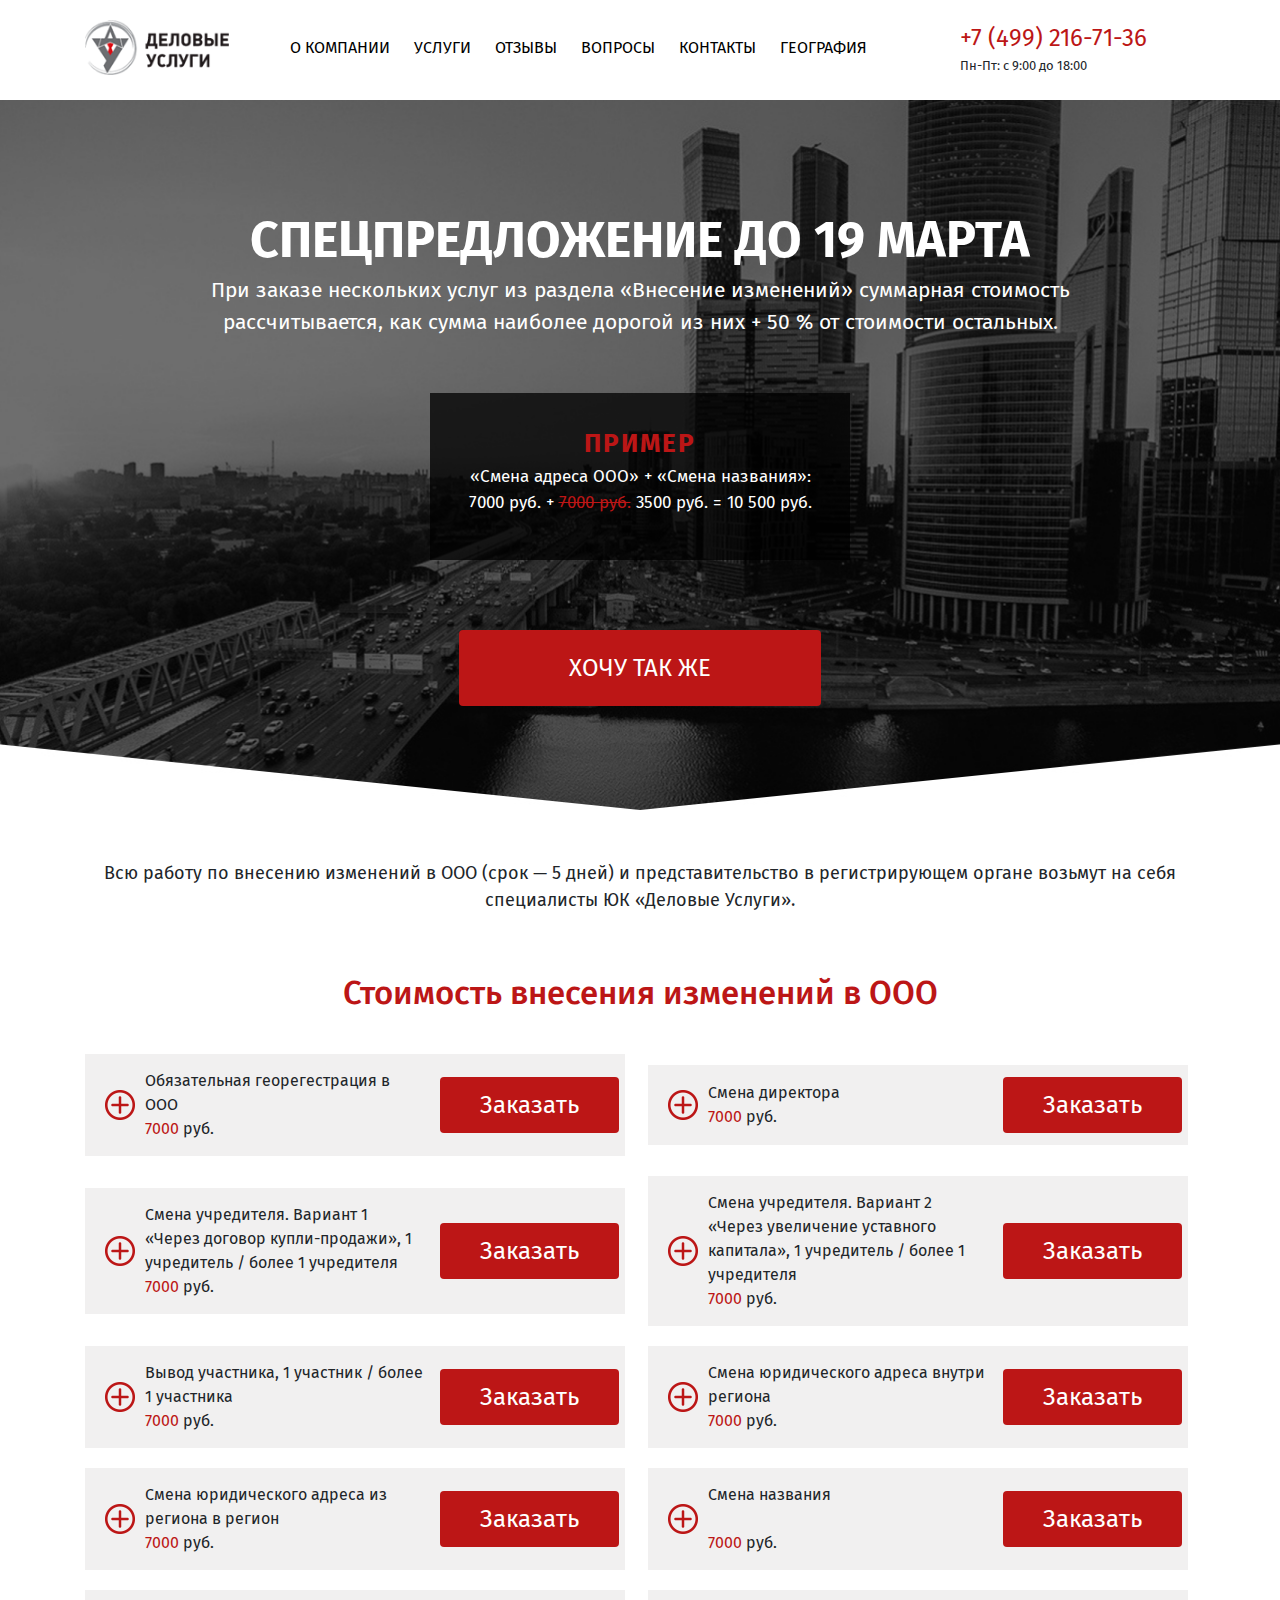
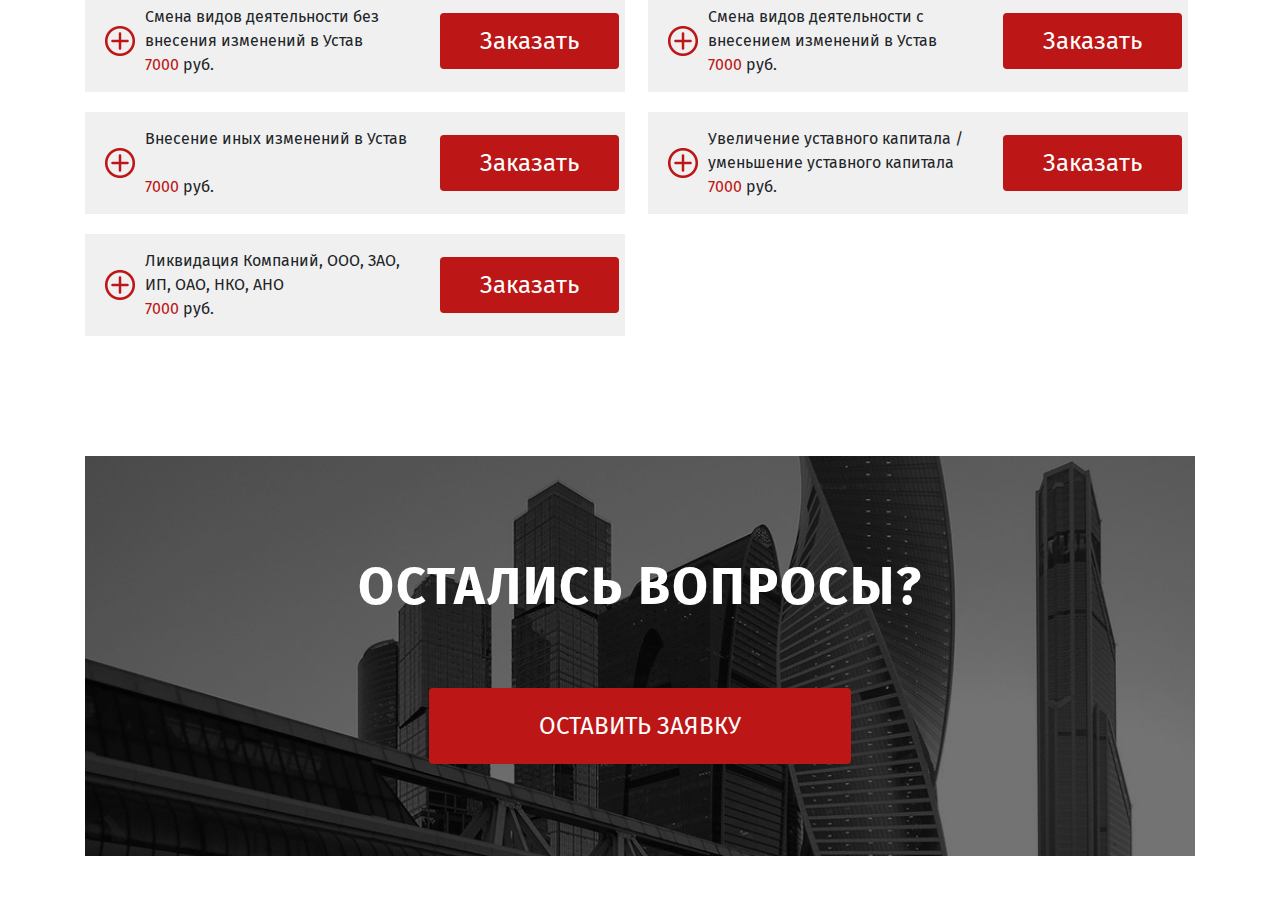
==== urservices/index.html @ 76b19e07 "Add files via upload" ====
<!doctype html>
<html lang="en">
<head>
	<!-- Required meta tags -->
	<meta charset="utf-8">
	<meta http-equiv="X-UA-Compatible" content="IE=edge">
	<meta name="viewport" content="width=device-width, initial-scale=1, shrink-to-fit=no">
	<!-- Bootstrap CSS -->
	<link rel="stylesheet" href="https://stackpath.bootstrapcdn.com/bootstrap/4.4.1/css/bootstrap.min.css" integrity="sha384-Vkoo8x4CGsO3+Hhxv8T/Q5PaXtkKtu6ug5TOeNV6gBiFeWPGFN9MuhOf23Q9Ifjh" crossorigin="anonymous">
	<link rel="icon" href="img/favicon.ico">
	<link rel="stylesheet" href="css/style.css">
	<link href="https://fonts.googleapis.com/css?family=Fira+Sans:400,700&display=swap" rel="stylesheet">

	<title>Деловые услуги</title>
</head>
<body>

	<div class="header">
		<div class="container">
			<div class="row">
				<div class="col-lg-2">
					<img src="img/logo.png" alt="">
				</div>
				<div class="col-lg-7 header-nav">
					<nav class="navbar navbar-expand-lg">
						<div class="collapse navbar-collapse header-nav" id="navbarNav">
							<ul class="navbar-nav">
								<li class="nav-item">
									<a class="nav-link" href="#">О компании</a>
								</li>
								<li class="nav-item">
									<a class="nav-link" href="#">Услуги</a>
								</li>
								<li class="nav-item">
									<a class="nav-link" href="#">Отзывы</a>
								</li>
								<li class="nav-item">
									<a class="nav-link" href="#">Вопросы</a>
								</li>
								<li class="nav-item">
									<a class="nav-link" href="#">Контакты</a>
								</li>
								<li class="nav-item">
									<a class="nav-link" href="#">География</a>
								</li>
								
							</ul>
						</div>
					</nav>
				</div>
				<div class="col-lg-3">
					<div class="header-contacts">
						<span><a href="#" class="header-contacts-phone">+7 (499) 216-71-36</a>
						<br>Пн-Пт: с 9:00 до 18:00</span>
					</div>
				</div>
			</div>
		</div>
	</div>

	<div class="main">
		<div class="container">
			<div class="main-menu">
				<div class="main-content">
					<h1 class="main-content-header"> Спецпредложение до 19 марта</h1>
					<p class="main-content-text">При заказе нескольких услуг из раздела «Внесение изменений» суммарная стоимость<br> рассчитывается, как сумма наиболее дорогой из них + 50 % от стоимости остальных.</p>
					<div class="main-content-example">
						<h3>Пример</h3>
						<p>«Смена адреса ООО» + «Смена названия»: 7000 руб. + <span>7000 руб.</span> 3500 руб. = 10 500 руб.</p>
					</div>
					<button class="main-btn button">ХОЧУ ТАК ЖЕ</button>
				</div>
			</div>
		</div>
	</div>

	<section class="services">
		<div class="container">
			<p class="services-header">Всю работу по внесению изменений в ООО (срок — 5 дней) и представительство в регистрирующем органе возьмут на себя специалисты ЮК «Деловые Услуги».</p>
			<h2 class="section-header">Стоимость внесения изменений в ООО</h2>
			<div class="services-media">
				<div class="services-media-left"><img src="img/plus.png" alt=""></div>
				<p class="services-media-right">Обязательная георегестрация в ООО <br><span>7000</span> руб.</p>
				<button class="button services-btn">Заказать</button>
			</div>
			<div class="services-media services-media-l">
				<div class="services-media-left"><img src="img/plus.png" alt=""></div>
				<p class="services-media-right">Смена директора <br><span>7000</span> руб.</p>
				<button class="button services-btn">Заказать</button>
			</div>
			<div class="services-media">
				<div class="services-media-left"><img src="img/plus.png" alt=""></div>
				<p class="services-media-right">Смена учредителя. Вариант 1 «Через договор купли-продажи», 1 учредитель / более 1 учредителя <br><span>7000</span> руб.</p>
				<button class="button services-btn">Заказать</button>
			</div>
			<div class="services-media services-media-l">
				<div class="services-media-left"><img src="img/plus.png" alt=""></div>
				<p class="services-media-right">Смена учредителя. Вариант 2 «Через увеличение уставного капитала», 1 учредитель / более 1 учредителя <br><span>7000</span> руб.</p>
				<button class="button services-btn">Заказать</button>
			</div>
			<div class="services-media">
				<div class="services-media-left"><img src="img/plus.png" alt=""></div>
				<p class="services-media-right">Вывод участника, 1 участник / более 1 участника <br><span>7000</span> руб.</p>
				<button class="button services-btn">Заказать</button>
			</div>
			<div class="services-media services-media-l">
				<div class="services-media-left"><img src="img/plus.png" alt=""></div>
				<p class="services-media-right">Смена юридического адреса внутри региона <br><span>7000</span> руб.</p>
				<button class="button services-btn">Заказать</button>
			</div>
			<div class="services-media">
				<div class="services-media-left"><img src="img/plus.png" alt=""></div>
				<p class="services-media-right">Смена юридического адреса из региона в регион <br><span>7000</span> руб.</p>
				<button class="button services-btn">Заказать</button>
			</div>
			<div class="services-media services-media-l">
				<div class="services-media-left"><img src="img/plus.png" alt=""></div>
				<p class="services-media-right">Смена названия <br><br><span>7000</span> руб.</p>
				<button class="button services-btn">Заказать</button>
			</div>
			<div class="services-media ">
				<div class="services-media-left"><img src="img/plus.png" alt=""></div>
				<p class="services-media-right">Смена видов деятельности без внесения изменений в Устав <br><span>7000</span> руб.</p>
				<button class="button services-btn">Заказать</button>
			</div>
			<div class="services-media services-media-l">
				<div class="services-media-left"><img src="img/plus.png" alt=""></div>
				<p class="services-media-right">Смена видов деятельности с внесением изменений в Устав <br><span>7000</span> руб.</p>
				<button class="button services-btn">Заказать</button>
			</div>
			<div class="services-media">
				<div class="services-media-left"><img src="img/plus.png" alt=""></div>
				<p class="services-media-right">Внесение иных изменений в Устав <br><br><span>7000</span> руб.</p>
				<button class="button services-btn">Заказать</button>
			</div>
			<div class="services-media services-media-l">
				<div class="services-media-left"><img src="img/plus.png" alt=""></div>
				<p class="services-media-right">Увеличение уставного капитала / уменьшение уставного капитала <br><span>7000</span> руб.</p>
				<button class="button services-btn">Заказать</button>
			</div>
			<div class="services-media ">
				<div class="services-media-left"><img src="img/plus.png" alt=""></div>
				<p class="services-media-right">Ликвидация Компаний, ООО, ЗАО, ИП, ОАО, НКО, АНО <br><span>7000</span> руб.</p>
				<button class="button services-btn">Заказать</button>
			</div>	
		</div>
	</section>

	<section class="question">
		<div class="container">
			<div class="question-bg">
				<h2 class="section-header">Остались вопросы?</h2>
				<button class="main-btn button">ОСТАВИТЬ ЗАЯВКУ</button>
			</div>
		</div>
	</section>
	<!-- Optional JavaScript -->
	<!-- jQuery first, then Popper.js, then Bootstrap JS -->
	<script src="https://code.jquery.com/jquery-3.4.1.slim.min.js" integrity="sha384-J6qa4849blE2+poT4WnyKhv5vZF5SrPo0iEjwBvKU7imGFAV0wwj1yYfoRSJoZ+n" crossorigin="anonymous"></script>
	<script src="https://cdn.jsdelivr.net/npm/popper.js@1.16.0/dist/umd/popper.min.js" integrity="sha384-Q6E9RHvbIyZFJoft+2mJbHaEWldlvI9IOYy5n3zV9zzTtmI3UksdQRVvoxMfooAo" crossorigin="anonymous"></script>
	<script src="https://stackpath.bootstrapcdn.com/bootstrap/4.4.1/js/bootstrap.min.js" integrity="sha384-wfSDF2E50Y2D1uUdj0O3uMBJnjuUD4Ih7YwaYd1iqfktj0Uod8GCExl3Og8ifwB6" crossorigin="anonymous"></script>
</body>
</html>
---- urservices/css/style.css ----
section {
  padding: 5rem 0;
}
html {
  font-size: 10px;
}
body {
  font-family: 'Fira Sans', sans-serif;
}
a:hover {
  text-decoration: none;
}
button:focus,
input:focus,
a:focus,
textarea:focus,
.slick-slide:focus {
  outline: none;
}
.section-header {
  font-size: 3.3rem;
  text-align: center;
  color: #bc1616;
  margin-top: 6rem;
  margin-bottom: 4rem;
}
.button {
  text-align: center;
  padding: 2rem 11rem;
  font-size: 2.4rem;
  background-color: #bc1616;
  color: #fff;
  border: none;
  border-radius: 4px;
  -webkit-transition: all 0.2s;
  transition: all 0.2s;
}
.button:hover {
  cursor: pointer;
  background-color: #a51313;
}
.header {
  margin-top: 2rem;
  margin-bottom: 2rem;
  height: 6rem;
}
.header-nav {
  display: -webkit-box;
  display: -ms-flexbox;
  display: flex;
  -webkit-box-align: center;
      -ms-flex-align: center;
          align-items: center;
}
.header img {
  height: 55px;
}
.header ul li {
  padding-right: 1.4rem;
}
.header ul li a {
  text-transform: uppercase;
  display: inline-block;
  color: black;
  font-size: 1.6rem;
}
.header-contacts {
  margin-left: 2rem;
  font-size: 1.3rem;
  height: 100%;
  display: -webkit-box;
  display: -ms-flexbox;
  display: flex;
  -webkit-box-align: center;
      -ms-flex-align: center;
          align-items: center;
}
.header-contacts a {
  font-size: 2.4rem;
  color: #bc1616;
}
.main {
  background: #ffffff url(../img/bg.jpg) center no-repeat;
  background-size: cover;
  height: 71rem;
}
.main-content {
  padding-top: 11rem;
  text-align: center;
}
.main-content h1 {
  font-size: 5rem;
  font-family: 'Fira Sans', sans-serif;
  font-weight: bold;
  text-transform: uppercase;
  color: #fff;
}
.main-content-text {
  font-size: 2.1rem;
  padding-bottom: 4.5rem;
  color: #fff;
}
.main-content-example {
  display: inline-block;
  padding: 3.5rem 3rem;
  background-color: rgba(0, 0, 0, 0.75);
  width: 420px;
}
.main-content-example h3 {
  color: #bc1616;
  font-size: 2.6rem;
  font-family: 'Fira Sans', sans-serif;
  font-weight: bold;
  text-transform: uppercase;
  letter-spacing: 2px;
}
.main-content-example > p {
  font-size: 1.7rem;
  color: #fff;
}
.main-content-example > p > span {
  color: #bc1616;
  text-decoration: line-through;
}
.main-btn {
  display: block;
  margin: auto;
  margin-top: 7rem;
}
.services-header {
  font-size: 1.8rem;
  text-align: center;
}
.services-media {
  width: 540px;
  min-height: 8rem;
  display: -webkit-inline-box;
  display: -ms-inline-flexbox;
  display: inline-flex;
  -webkit-box-align: center;
      -ms-flex-align: center;
          align-items: center;
  background-color: #f1f0f0;
  margin-bottom: 2rem;
}
.services-media-left {
  display: inline-block;
  margin-left: 2rem;
  margin-right: 1rem;
}
.services-media-right {
  padding: 1.5rem 0;
  display: inline-block;
  font-size: 1.6rem;
  margin-bottom: 0;
  margin-right: 1.5rem;
  width: 28rem;
}
.services-media-right > span {
  color: #bc1616;
}
.services-media-l {
  margin-left: 2rem;
}
.services-btn {
  padding: 1rem 4rem;
}
.question-bg {
  width: 100%;
  height: 40rem;
  background: #808080 url(../img/bg-question.jpg) center no-repeat;
  background-size: cover;
}
.question-bg > h2 {
  color: #fff;
  font-size: 5.2rem;
  text-transform: uppercase;
  font-family: 'Fira Sans', sans-serif;
  font-weight: bold;
  padding-top: 10rem;
  padding-bottom: 7rem;
  margin: 0;
  letter-spacing: 2px;
}
.question-bg > button {
  margin: 0 auto;
}
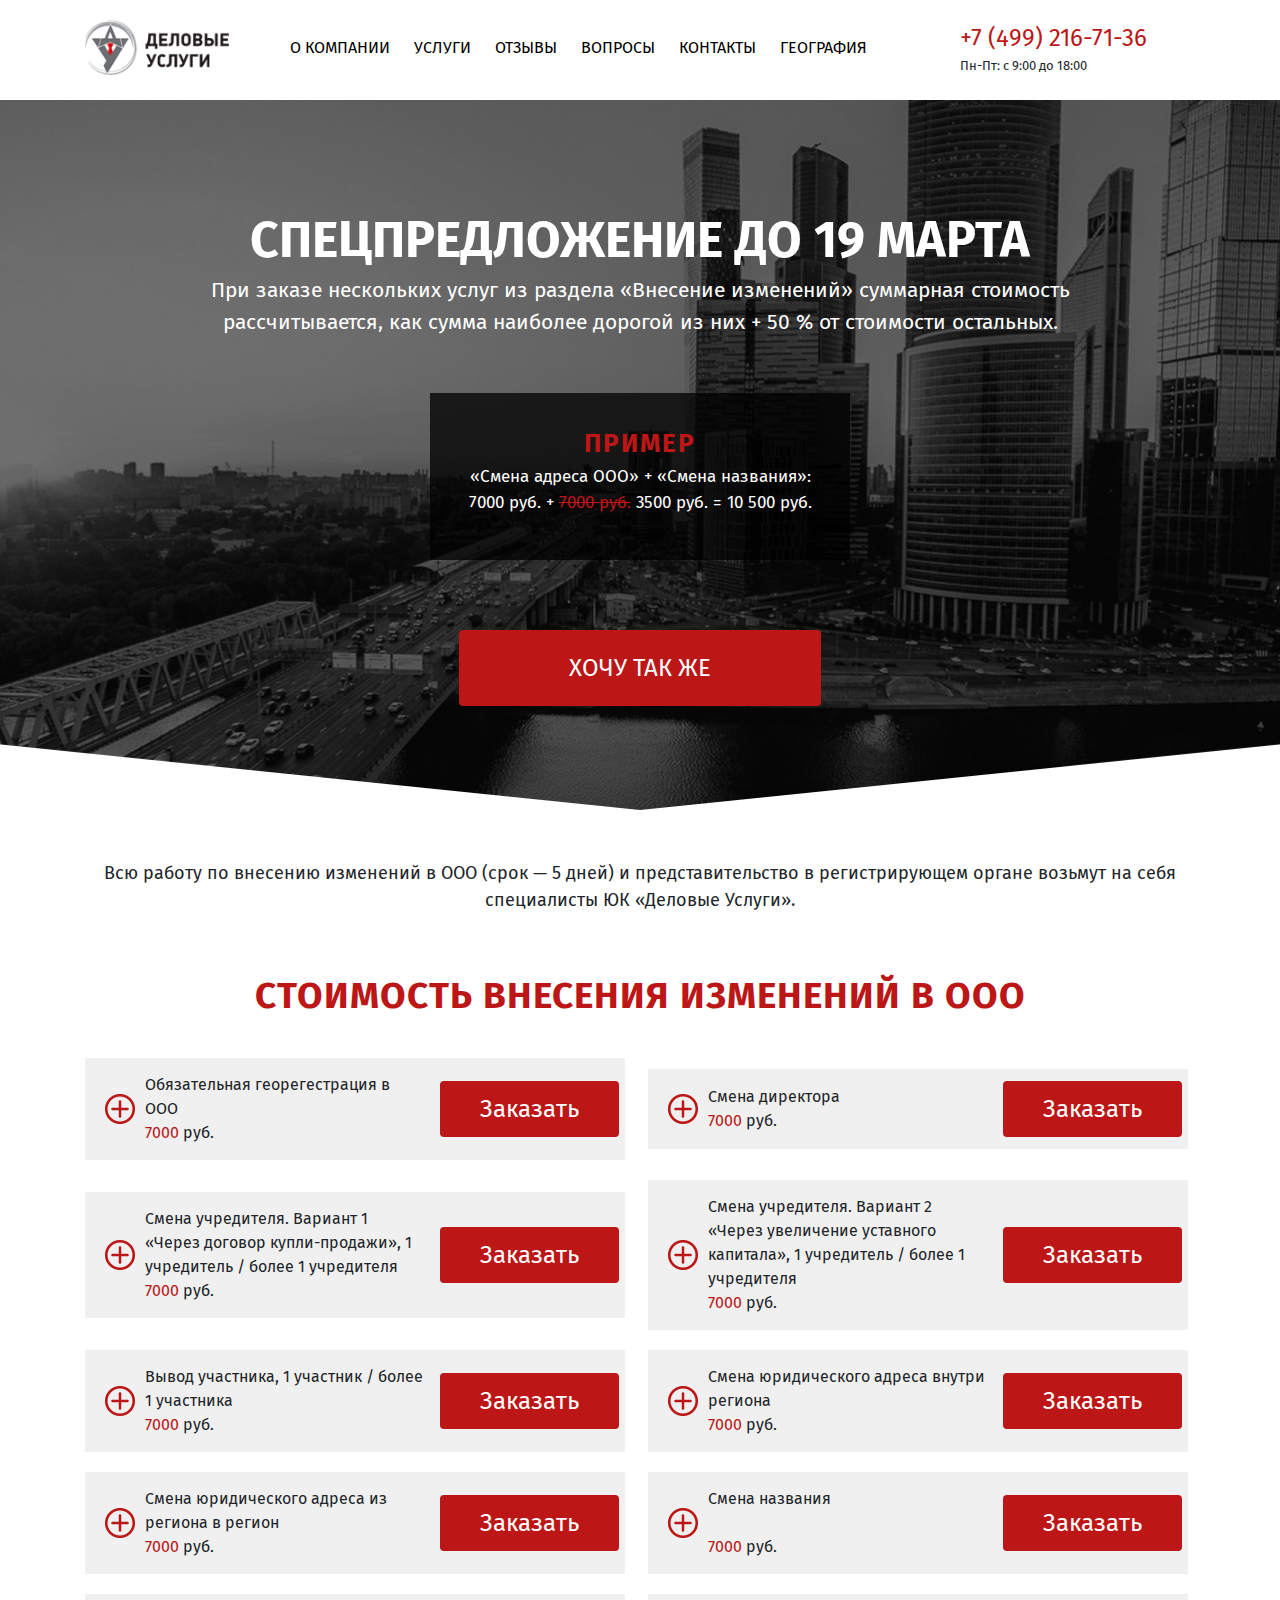
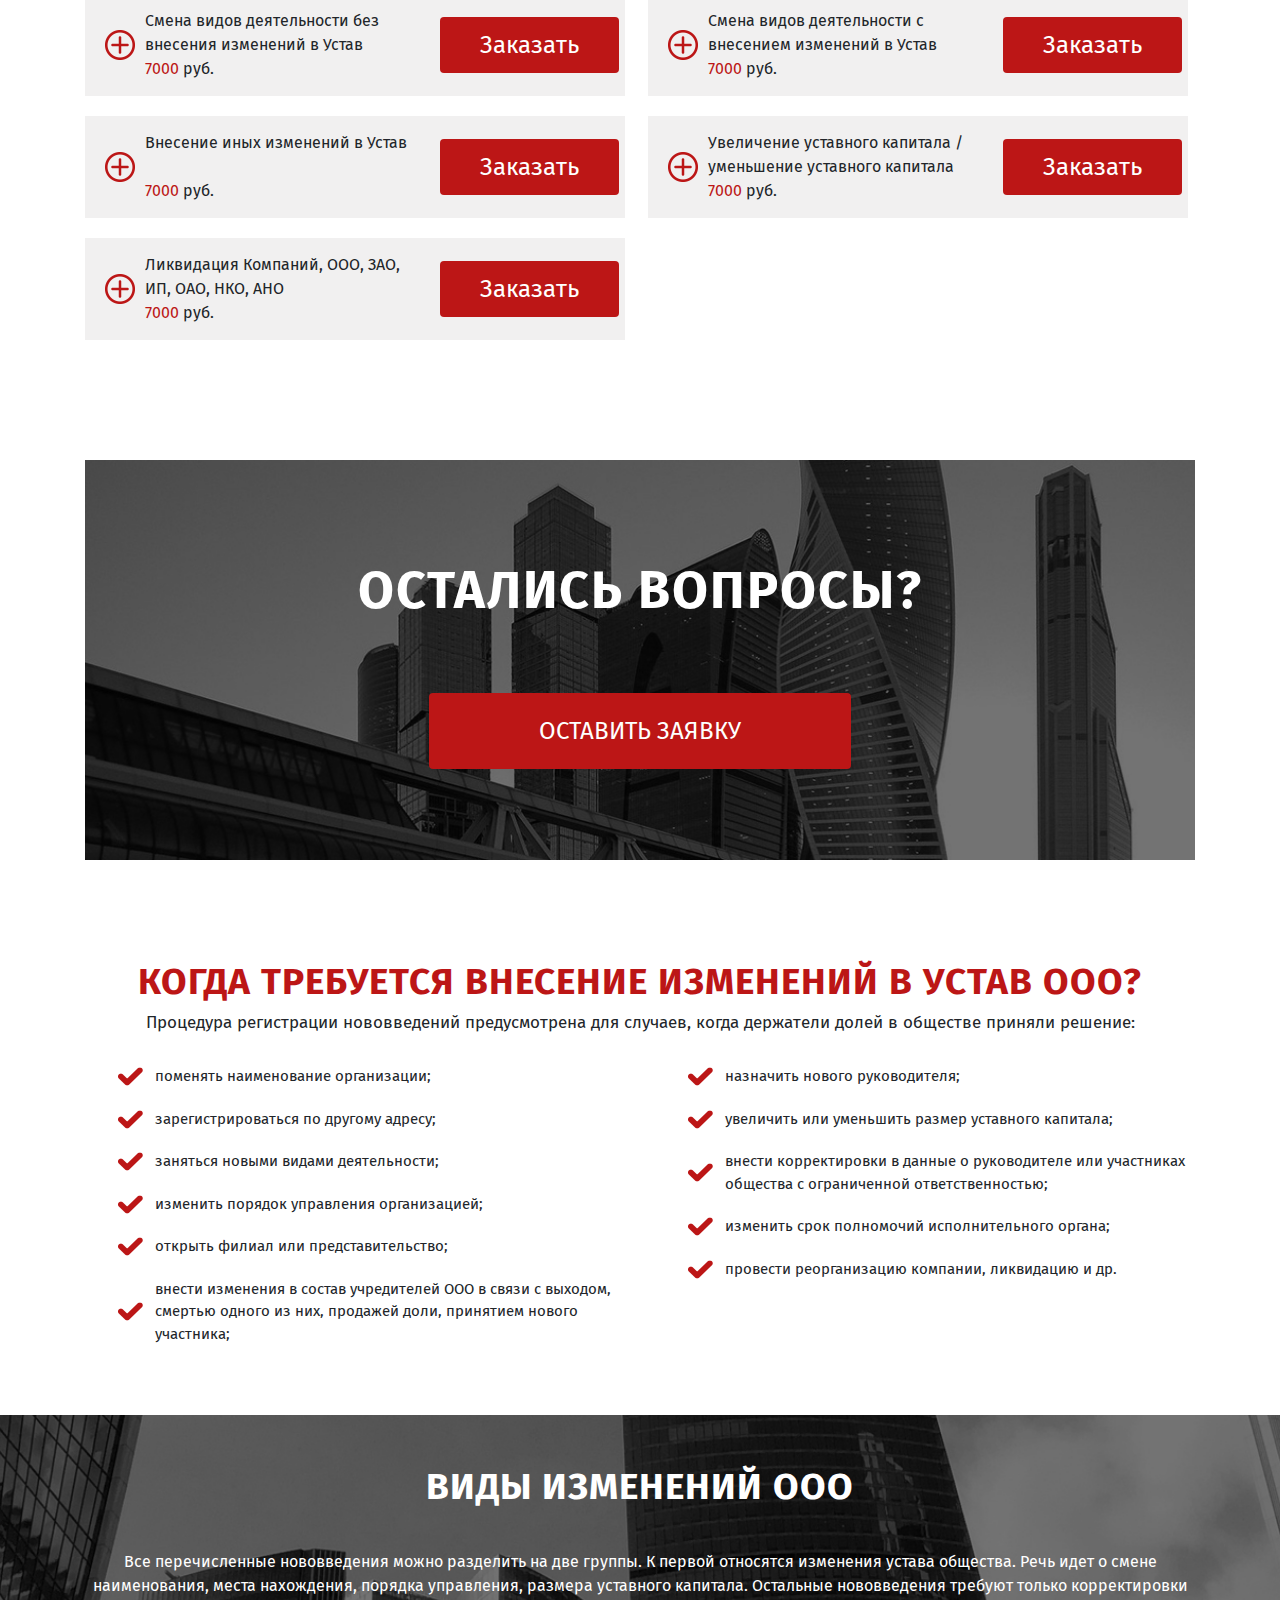
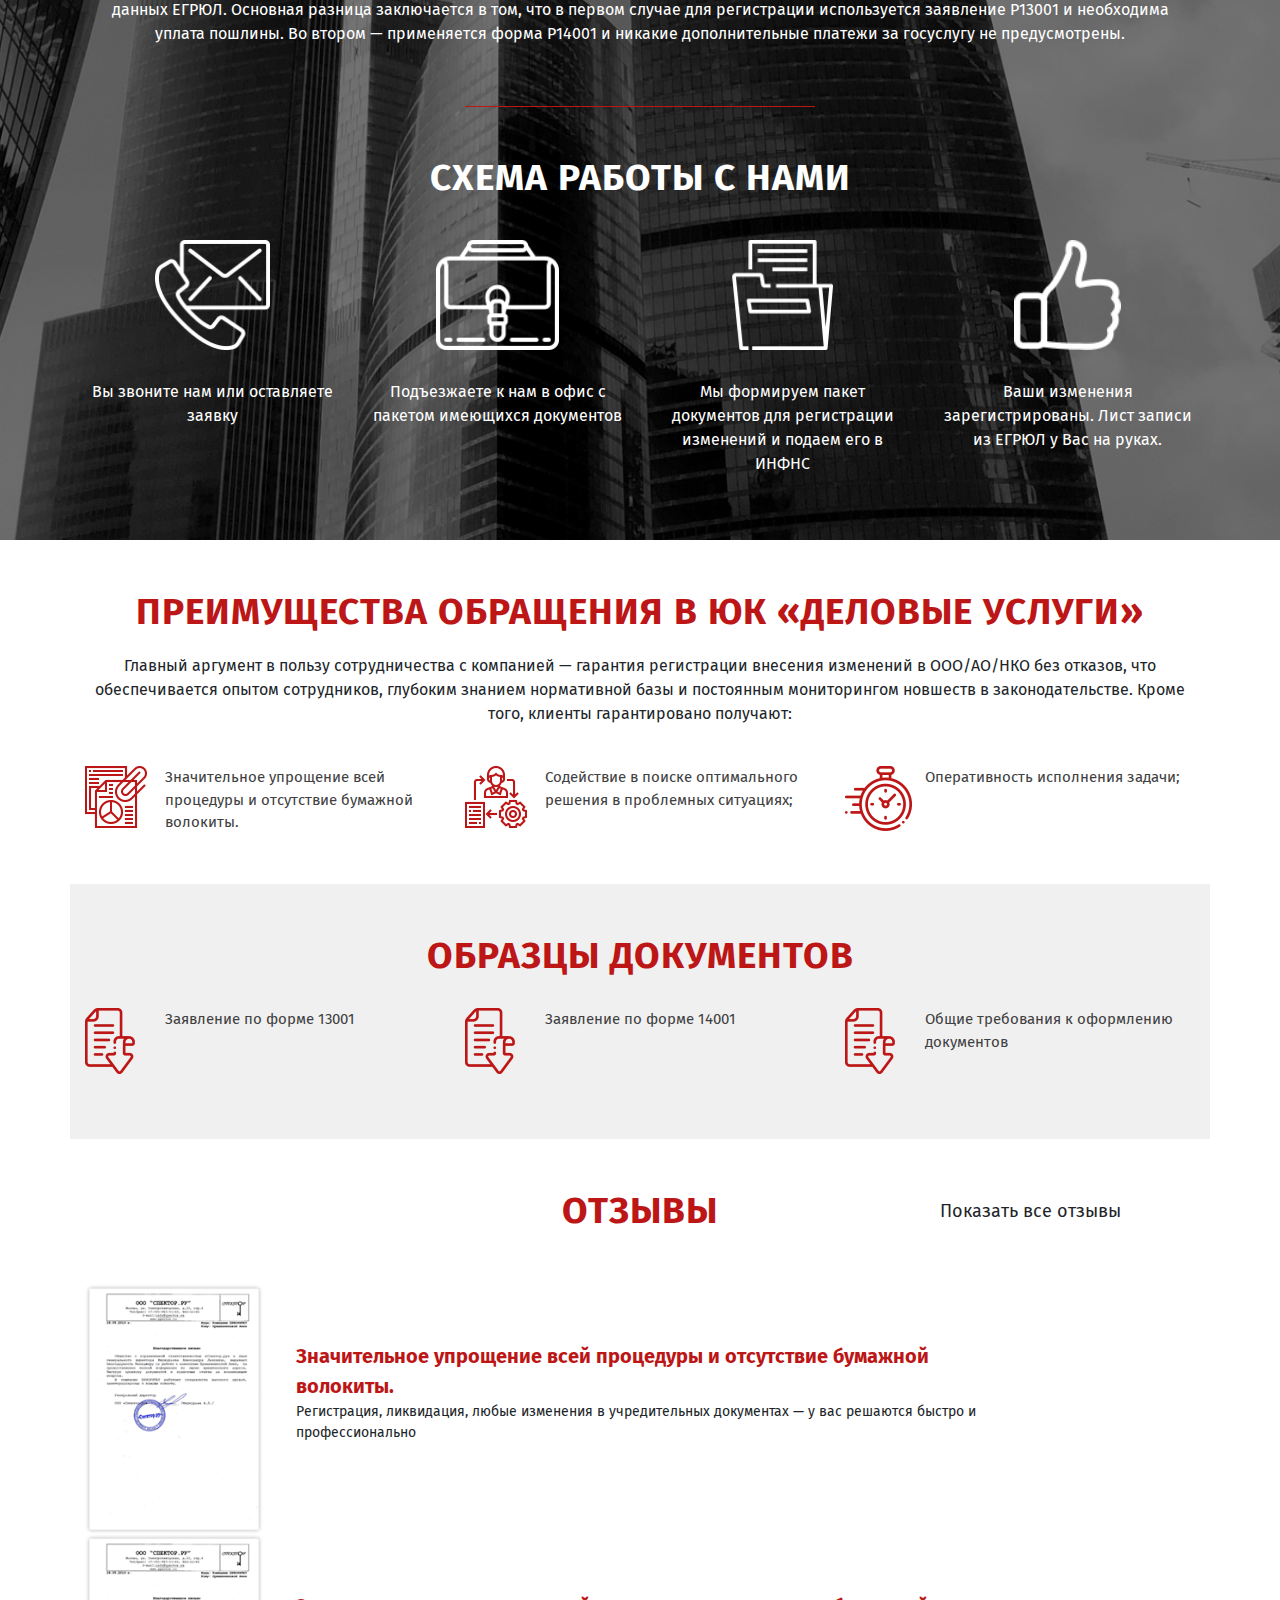
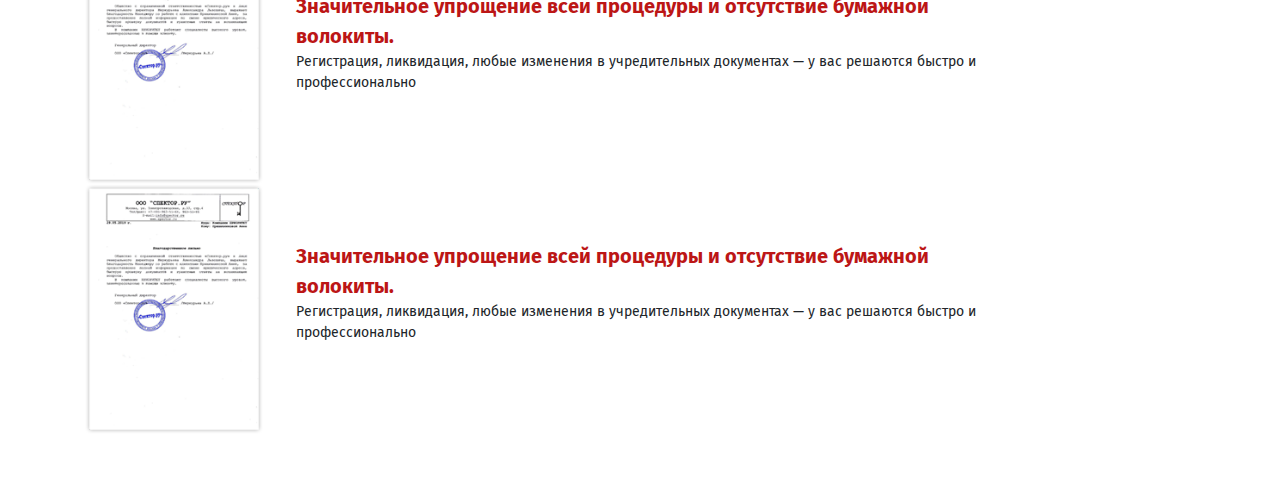
==== commit 46b0f767: "new version" ====
--- a/urservices/index.html
+++ b/urservices/index.html
@@ -8,6 +8,8 @@
 	<!-- Bootstrap CSS -->
 	<link rel="stylesheet" href="https://stackpath.bootstrapcdn.com/bootstrap/4.4.1/css/bootstrap.min.css" integrity="sha384-Vkoo8x4CGsO3+Hhxv8T/Q5PaXtkKtu6ug5TOeNV6gBiFeWPGFN9MuhOf23Q9Ifjh" crossorigin="anonymous">
 	<link rel="icon" href="img/favicon.ico">
+	<link rel="stylesheet" type="text/css" href="slick/slick.css">
+	<link rel="stylesheet" type="text/css" href="slick/slick-theme.css">
 	<link rel="stylesheet" href="css/style.css">
 	<link href="https://fonts.googleapis.com/css?family=Fira+Sans:400,700&display=swap" rel="stylesheet">
 
@@ -76,7 +78,7 @@
 
 	<section class="services">
 		<div class="container">
-			<p class="services-header">Всю работу по внесению изменений в ООО (срок — 5 дней) и представительство в регистрирующем органе возьмут на себя специалисты ЮК «Деловые Услуги».</p>
+			<p class="section-header2">Всю работу по внесению изменений в ООО (срок — 5 дней) и представительство в регистрирующем органе возьмут на себя специалисты ЮК «Деловые Услуги».</p>
 			<h2 class="section-header">Стоимость внесения изменений в ООО</h2>
 			<div class="services-media">
 				<div class="services-media-left"><img src="img/plus.png" alt=""></div>
@@ -154,10 +156,164 @@
 			</div>
 		</div>
 	</section>
+
+	<section class="changes">
+		<div class="container">
+			<h2 class="section-header changes-section-header">Когда требуется внесение изменений в устав ООО?</h2>
+			<p class="section-header2">Процедура регистрации нововведений предусмотрена для случаев, когда держатели долей в обществе приняли решение:</p>
+			<div class="row">
+				<div class="col-lg-6">
+					<ul class="changes-list">
+						<li>поменять наименование организации;</li>
+						<li>зарегистрироваться по другому адресу;</li>
+						<li>заняться новыми видами деятельности;</li>
+						<li>изменить порядок управления организацией;</li>
+						<li>открыть филиал или представительство;</li>
+						<li>внести изменения в состав учредителей ООО в связи с выходом, смертью одного из них, продажей доли, принятием нового участника;</li>
+					</ul>
+				</div>
+				<div class="col-lg-6">
+					<ul class="changes-list">
+						<li>назначить нового руководителя;</li>
+						<li>увеличить или уменьшить размер уставного капитала;</li>
+						<li>внести корректировки в данные о руководителе или участниках общества с ограниченной ответственностью;</li>
+						<li>изменить срок полномочий исполнительного органа;</li>
+						<li>провести реорганизацию компании, ликвидацию и др.</li>
+					</ul>
+				</div>
+			</div>
+		</div>
+	</section>
+
+	<section class="kind">
+		<div class="container">
+			<div class="kind-block-1">
+				<h2 class="section-header">Виды изменений ООО</h2>
+				<p class="section-header2">Все перечисленные нововведения можно разделить на две группы. К первой относятся изменения устава общества. Речь идет о смене наименования, места нахождения, порядка управления, размера уставного капитала. Остальные нововведения требуют только корректировки данных ЕГРЮЛ. Основная разница заключается в том, что в первом случае для регистрации используется заявление Р13001 и необходима уплата пошлины. Во втором — применяется форма Р14001 и никакие дополнительные платежи за госуслугу не предусмотрены.</p>
+			</div>
+			<div class="kind-block-2">
+				<h2 class="section-header">Схема работы с нами</h2>
+				<div class="row">
+					<div class="col-lg-3 kind-block-2-wrap">
+						<img src="img/kind/1.png" alt="">
+						<p>Вы звоните нам или оставляете заявку</p>
+					</div>
+					<div class="col-lg-3 kind-block-2-wrap">
+						<img src="img/kind/2.png" alt="">
+						<p>Подъезжаете к нам в офис с пакетом имеющихся документов</p>
+					</div>
+					<div class="col-lg-3 kind-block-2-wrap">
+						<img src="img/kind/3.png" alt="">
+						<p>Мы формируем пакет документов для регистрации изменений и подаем его в ИНФНС</p>
+					</div>
+					<div class="col-lg-3 kind-block-2-wrap">
+						<img src="img/kind/4.png" alt="">
+						<p>Ваши изменения зарегистрированы. Лист записи из ЕГРЮЛ у Вас на руках.</p>
+					</div>
+				</div>
+			</div>
+		</div>
+	</section>
+
+	<section class="features">
+		<div class="container">
+			<h2 class="section-header">Преимущества обращения в ЮК «Деловые Услуги»</h2>
+			<p class="section-header2">Главный аргумент в пользу сотрудничества с компанией — гарантия регистрации внесения изменений в ООО/АО/НКО без отказов, что обеспечивается опытом сотрудников, глубоким знанием нормативной базы и постоянным мониторингом новшеств в законодательстве. Кроме того, клиенты гарантировано получают:</p>
+			<div class="row">
+				<div class="col-lg-1">
+					<img src="img/features/1.png" alt="">
+				</div>
+				<div class="col-lg-3 features-block">
+					<p>Значительное упрощение всей процедуры и отсутствие бумажной волокиты.</p>
+				</div>
+				<div class="col-lg-1">
+					<img src="img/features/2.png" alt="">
+				</div>
+				<div class="col-lg-3 features-block">
+					<p>Cодействие в поиске оптимального решения в проблемных ситуациях;</p>
+				</div>
+				<div class="col-lg-1">
+					<img src="img/features/3.png" alt="">
+				</div>
+				<div class="col-lg-3 features-block">
+					<p>Oперативность исполнения задачи;</p>
+				</div>
+			</div>
+		</div>
+	</section>
+	<!-- Блок с образцами -->
+	<section class="features sample">
+		<div class="container sample-wrap">
+			<h2 class="section-header">Образцы документов</h2>
+				<div class="row sample-block">
+					<div class="col-lg-1">
+						<img src="img/download.png" alt="">
+					</div>
+					<div class="col-lg-3 features-block">
+						<p>Заявление по форме 13001</p>
+					</div>
+					<div class="col-lg-1">
+						<img src="img/download.png" alt="">
+					</div>
+					<div class="col-lg-3 features-block">
+						<p>Заявление по форме 14001</p>
+					</div>
+					<div class="col-lg-1">
+						<img src="img/download.png" alt="">
+					</div>
+					<div class="col-lg-3 features-block">
+						<p>Общие требования к оформлению документов</p>
+					</div>
+				</div>
+		</div>
+	</section>
+
+	<section class="feedback">
+		<div class="container">
+			<div class="row feedback-text">
+				<div class="col-lg-2 offset-lg-5"><h2 class="section-header">Отзывы</h2></div>
+				<div class="col-lg-3 offset-lg-2"><p class="section-header2">Показать все отзывы</p></div>
+			</div>
+			<div class="feedback-slider">
+				<div class="feedback-slider-element">
+					<img src="img/feedback.png" alt="">
+					<div class="feedback-slider-text">
+						<span>Значительное упрощение всей процедуры и отсутствие бумажной волокиты.</span>
+						<p>Регистрация, ликвидация, любые изменения в учредительных документах — у вас решаются быстро и профессионально</p>
+					</div>
+				</div>
+				<div class="feedback-slider-element">
+					<img src="img/feedback.png" alt="">
+					<div class="feedback-slider-text">
+						<span>Значительное упрощение всей процедуры и отсутствие бумажной волокиты.</span>
+						<p>Регистрация, ликвидация, любые изменения в учредительных документах — у вас решаются быстро и профессионально</p>
+					</div>
+				</div>
+				<div class="feedback-slider-element">
+					<img src="img/feedback.png" alt="">
+					<div class="feedback-slider-text">
+						<span>Значительное упрощение всей процедуры и отсутствие бумажной волокиты.</span>
+						<p>Регистрация, ликвидация, любые изменения в учредительных документах — у вас решаются быстро и профессионально</p>
+					</div>
+				</div>
+			</div>
+		</div>
+	</section>
+
 	<!-- Optional JavaScript -->
 	<!-- jQuery first, then Popper.js, then Bootstrap JS -->
 	<script src="https://code.jquery.com/jquery-3.4.1.slim.min.js" integrity="sha384-J6qa4849blE2+poT4WnyKhv5vZF5SrPo0iEjwBvKU7imGFAV0wwj1yYfoRSJoZ+n" crossorigin="anonymous"></script>
 	<script src="https://cdn.jsdelivr.net/npm/popper.js@1.16.0/dist/umd/popper.min.js" integrity="sha384-Q6E9RHvbIyZFJoft+2mJbHaEWldlvI9IOYy5n3zV9zzTtmI3UksdQRVvoxMfooAo" crossorigin="anonymous"></script>
 	<script src="https://stackpath.bootstrapcdn.com/bootstrap/4.4.1/js/bootstrap.min.js" integrity="sha384-wfSDF2E50Y2D1uUdj0O3uMBJnjuUD4Ih7YwaYd1iqfktj0Uod8GCExl3Og8ifwB6" crossorigin="anonymous"></script>
+	<script src="slick/slick.min.js"></script>
+
+	<script>
+		$(document).ready(function(){
+	  		$('.feedback-slider').slick({
+	  			prevArrow: '<button type="button" class="feedback-slider-btn feedback-slider-btn-prev"><img src="img/prev.png" alt=""></button>',
+				nextArrow: '<button type="button" class="feedback-slider-btn feedback-slider-btn-next"><img src="img/next.png" alt=""></button>'
+	  		});
+		});
+	</script>
 </body>
 </html>--- a/urservices/css/style.css
+++ b/urservices/css/style.css
@@ -18,11 +18,19 @@
   outline: none;
 }
 .section-header {
-  font-size: 3.3rem;
+  font-size: 3.7rem;
   text-align: center;
   color: #bc1616;
   margin-top: 6rem;
   margin-bottom: 4rem;
+  text-transform: uppercase;
+  font-family: 'Fira Sans', sans-serif;
+  font-weight: bold;
+  letter-spacing: 1px;
+}
+.section-header2 {
+  font-size: 1.8rem;
+  text-align: center;
 }
 .button {
   text-align: center;
@@ -126,10 +134,6 @@
   display: block;
   margin: auto;
   margin-top: 7rem;
-}
-.services-header {
-  font-size: 1.8rem;
-  text-align: center;
 }
 .services-media {
   width: 540px;
@@ -185,3 +189,165 @@
 .question-bg > button {
   margin: 0 auto;
 }
+.changes-section-header {
+  margin-bottom: 0.5rem;
+  margin-top: 0;
+}
+.changes p {
+  font-size: 1.7rem;
+}
+.changes ul {
+  list-style-type: none;
+  padding-left: 0;
+  padding-top: 2rem;
+  width: 52rem;
+  margin-left: 3rem;
+}
+.changes ul li {
+  position: relative;
+  font-size: 1.5rem;
+  padding-left: 4rem;
+  margin-bottom: 2rem;
+}
+.changes ul li:before {
+  content: '';
+  background: url('../img/check.png') no-repeat center;
+  position: absolute;
+  left: 0;
+  top: 50%;
+  -webkit-transform: translateY(-50%);
+          transform: translateY(-50%);
+  width: 3rem;
+  height: 3rem;
+}
+.kind {
+  background: #000000 url(../img/kind/bg.jpg) center no-repeat;
+  background-size: cover;
+  color: #fff;
+}
+.kind h2 {
+  color: #fff;
+  margin-top: 0;
+}
+.kind img {
+  height: 11rem;
+}
+.kind-block-1 > p {
+  font-size: 1.6rem;
+}
+.kind-block-2 {
+  padding-top: 10rem;
+  font-size: 1.6rem;
+  text-align: center;
+  position: relative;
+}
+.kind-block-2 p {
+  margin-top: 3rem;
+}
+.kind-block-2-wrap {
+  min-height: 25rem;
+}
+.kind-block-2:before {
+  position: absolute;
+  content: "";
+  width: 35rem;
+  height: 1px;
+  background-color: #bc1616;
+  -webkit-transform: translateX(-50%) translateY(-5000%);
+          transform: translateX(-50%) translateY(-5000%);
+  margin-bottom: 5rem;
+}
+.features h2 {
+  margin-bottom: 2rem;
+  margin-top: 0;
+}
+.features .section-header2 {
+  font-size: 1.6rem;
+  margin-bottom: 4rem;
+}
+.features-block {
+  padding-left: 0;
+}
+.features-block > p {
+  color: #404040;
+  display: inline-block;
+  max-width: 26rem;
+  font-size: 1.5rem;
+  margin: 0;
+  padding: 0;
+}
+.sample {
+  padding-top: 0;
+  padding-bottom: 0;
+}
+.sample-wrap {
+  background-color: #f1f0f0;
+  padding-top: 5rem;
+}
+.sample-block {
+  margin-top: 3rem;
+  padding-bottom: 6.5rem;
+}
+.feedback-text h2 {
+  margin-top: 0;
+  margin-bottom: 0;
+}
+.feedback-text p {
+  height: 100%;
+  margin-bottom: 0;
+  display: -webkit-box;
+  display: -ms-flexbox;
+  display: flex;
+  -webkit-box-align: center;
+      -ms-flex-align: center;
+          align-items: center;
+}
+.feedback-slider {
+  margin-top: 5rem;
+}
+.feedback-slider-text {
+  display: inline-block;
+  max-width: 70rem;
+  margin-left: 3rem;
+  margin-top: 2rem;
+  min-height: 15rem;
+  -webkit-transform: translateY(17%);
+          transform: translateY(17%);
+}
+.feedback-slider img {
+  height: 25rem;
+}
+.feedback-slider p {
+  display: inline-block;
+  font-size: 1.4rem;
+}
+.feedback-slider span {
+  display: inline-block;
+  font-size: 2rem;
+  color: #bc1616;
+  font-family: 'Fira Sans', sans-serif;
+  font-weight: bold;
+}
+.feedback-slider-btn {
+  width: 3rem;
+  height: 5rem;
+  background-color: #fff;
+  border: none;
+  position: absolute;
+  top: 50%;
+  -webkit-transform: translateY(-50%);
+          transform: translateY(-50%);
+}
+.feedback-slider-btn-next {
+  right: -30px;
+}
+.feedback-slider-btn-prev {
+  left: -30px;
+}
+.feedback-slider-btn img {
+  width: 50%;
+  height: 50%;
+}
+.slick-slider img {
+  display: inline-block;
+}
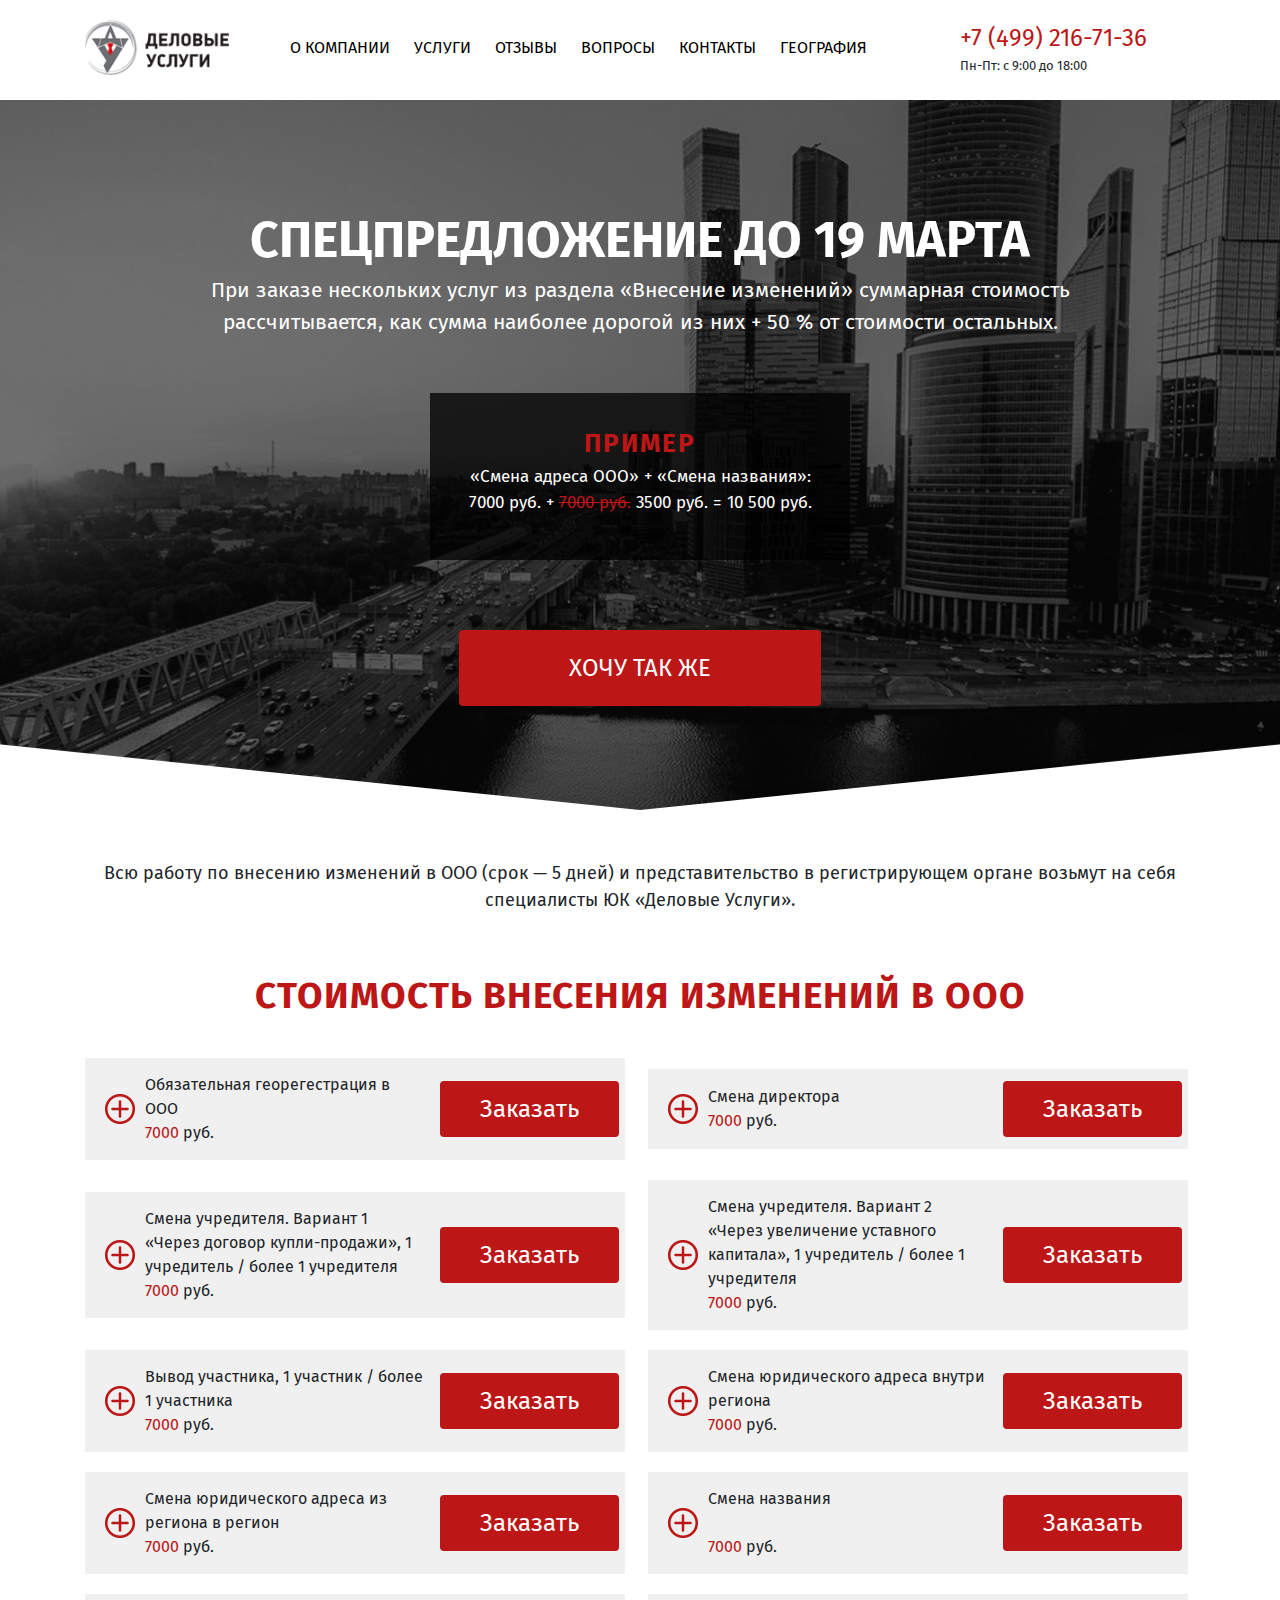
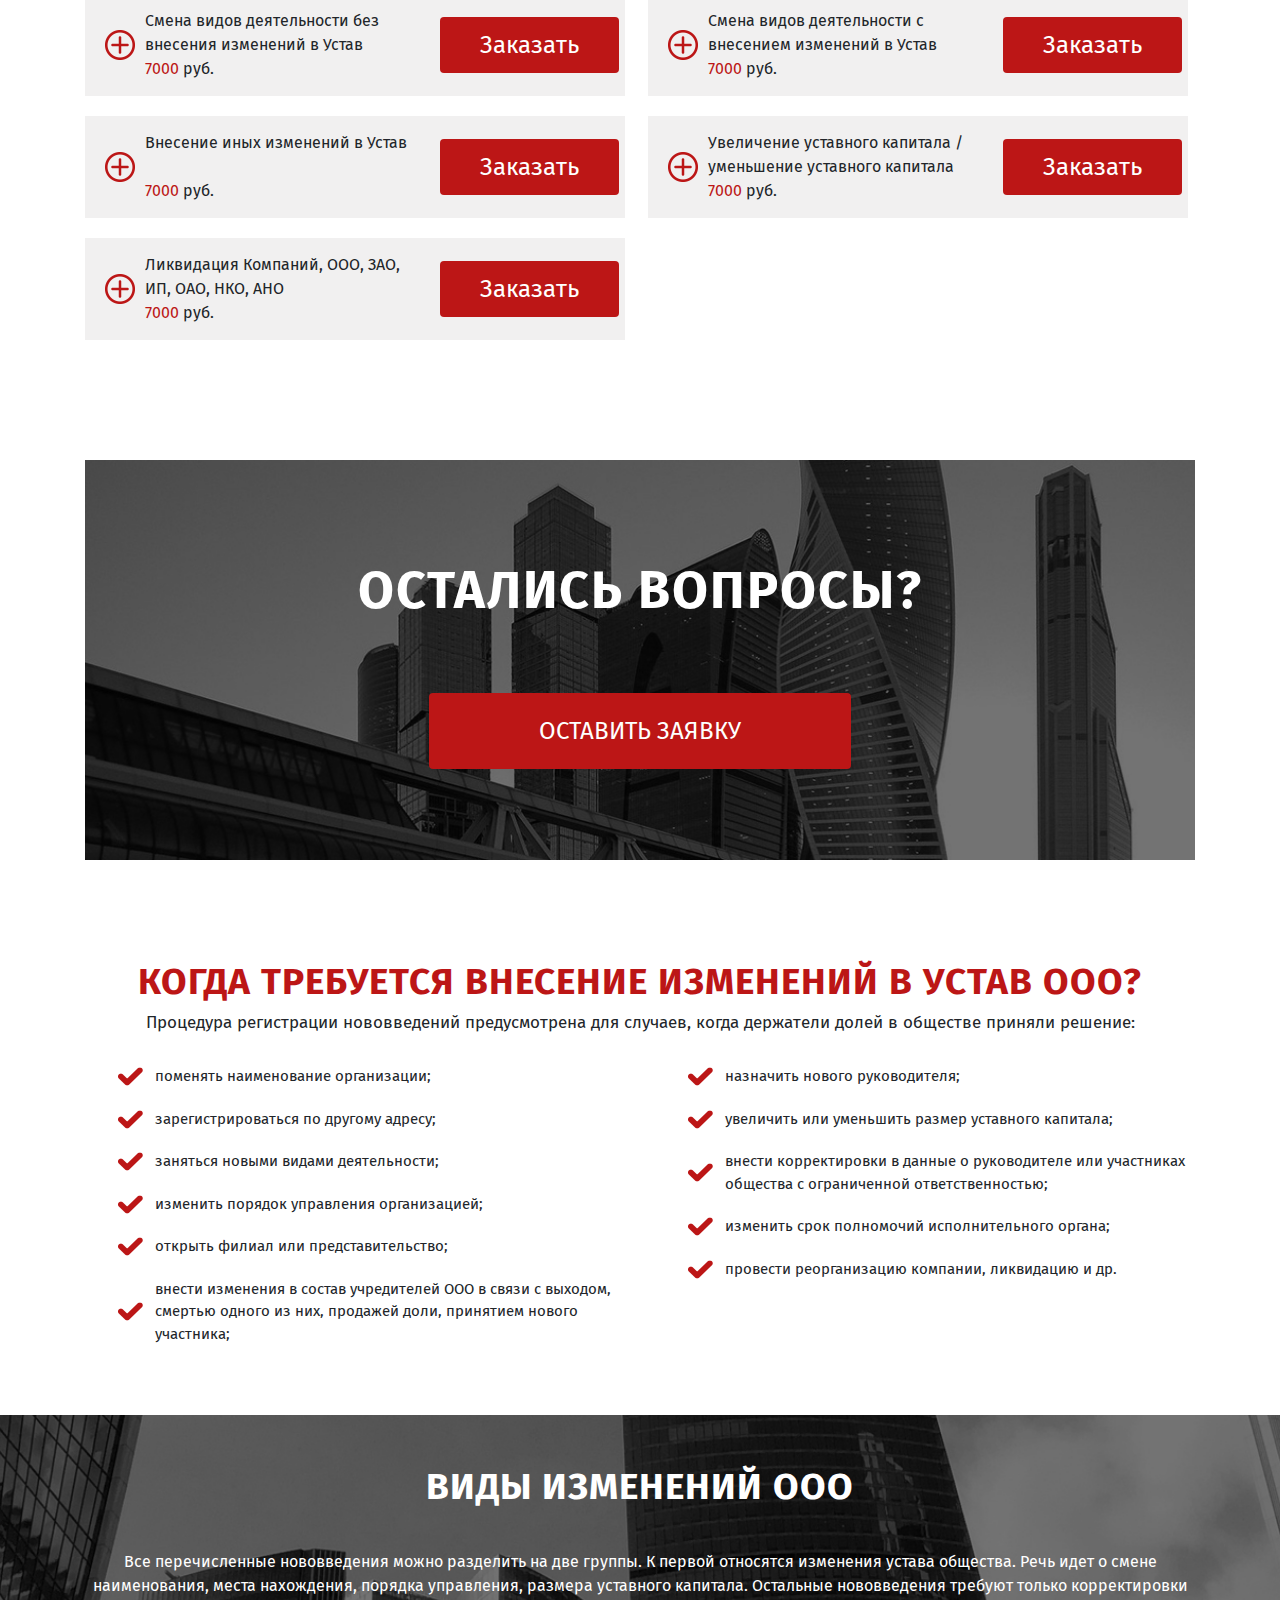
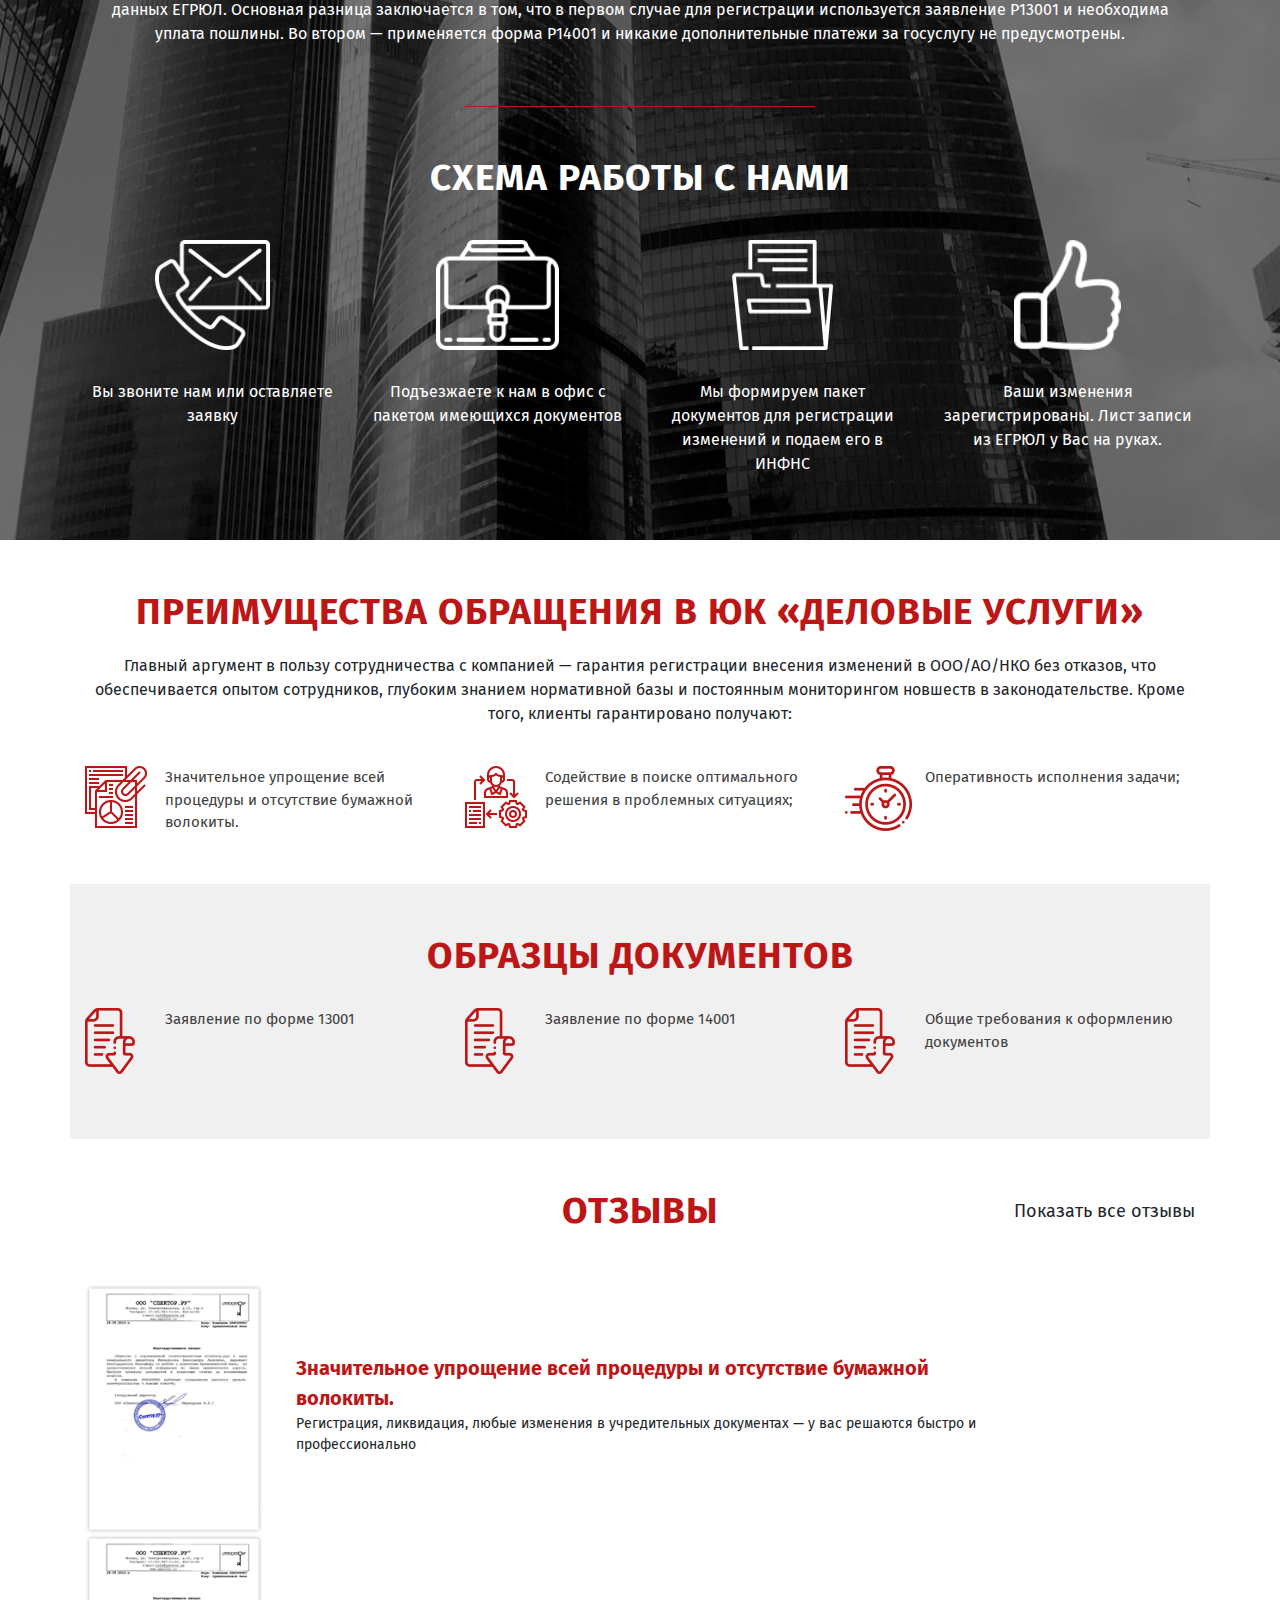
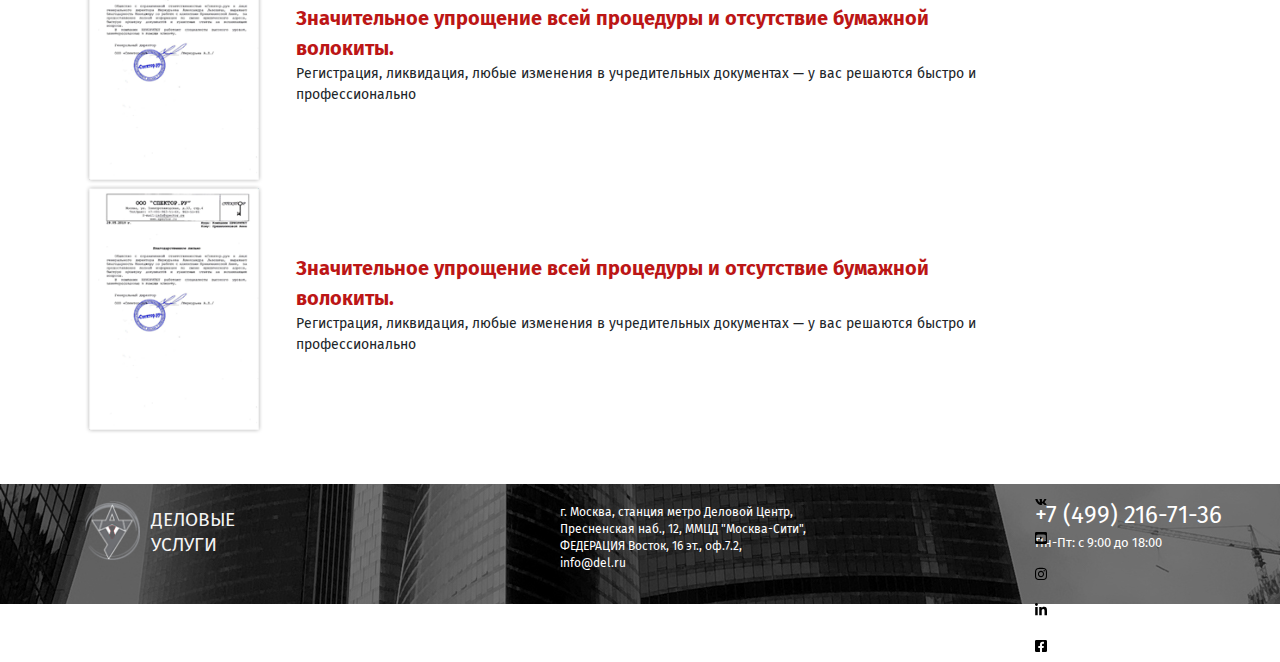
==== commit e330c776: "update/adaptive" ====
--- a/urservices/index.html
+++ b/urservices/index.html
@@ -12,13 +12,14 @@
 	<link rel="stylesheet" type="text/css" href="slick/slick-theme.css">
 	<link rel="stylesheet" href="css/style.css">
 	<link href="https://fonts.googleapis.com/css?family=Fira+Sans:400,700&display=swap" rel="stylesheet">
-
+<!-- 	<script src="https://kit.fontawesome.com/96593eaa72.js" crossorigin="anonymous"></script>
+ -->
 	<title>Деловые услуги</title>
 </head>
 <body>
 
-	<div class="header">
-		<div class="container">
+	<div class="header header-lg">
+		<div class="container header-lg">
 			<div class="row">
 				<div class="col-lg-2">
 					<img src="img/logo.png" alt="">
@@ -55,6 +56,50 @@
 						<span><a href="#" class="header-contacts-phone">+7 (499) 216-71-36</a>
 						<br>Пн-Пт: с 9:00 до 18:00</span>
 					</div>
+				</div>
+			</div>
+		</div>
+	</div>
+
+	<div class="header header-md">
+		<div class="container">
+			<div class="header-md-wrap">
+				<div class="header-md-logo">
+					<img src="img/logo.png" alt="">
+				</div>
+				<div class="header-md-contacts">
+					<div class="header-contacts">
+						<span><a href="#" class="header-contacts-phone">+7 (499) 216-71-36</a>
+						<br>Пн-Пт: с 9:00 до 18:00</span>
+					</div>
+				</div>
+			</div>
+			<div class="header-md-nav header-nav">
+				<div class="header-md-nav-wrap">
+					<nav class="navbar navbar-expand-md">
+						<div class="collapse navbar-collapse header-nav" id="navbarNav">
+							<ul class="navbar-nav">
+								<li class="nav-item">
+									<a class="nav-link" href="#">О компании</a>
+								</li>
+								<li class="nav-item">
+									<a class="nav-link" href="#">Услуги</a>
+								</li>
+								<li class="nav-item">
+									<a class="nav-link" href="#">Отзывы</a>
+								</li>
+								<li class="nav-item">
+									<a class="nav-link" href="#">Вопросы</a>
+								</li>
+								<li class="nav-item">
+									<a class="nav-link" href="#">Контакты</a>
+								</li>
+								<li class="nav-item">
+									<a class="nav-link" href="#">География</a>
+								</li>	
+							</ul>
+						</div>
+					</nav>
 				</div>
 			</div>
 		</div>
@@ -80,71 +125,73 @@
 		<div class="container">
 			<p class="section-header2">Всю работу по внесению изменений в ООО (срок — 5 дней) и представительство в регистрирующем органе возьмут на себя специалисты ЮК «Деловые Услуги».</p>
 			<h2 class="section-header">Стоимость внесения изменений в ООО</h2>
-			<div class="services-media">
-				<div class="services-media-left"><img src="img/plus.png" alt=""></div>
-				<p class="services-media-right">Обязательная георегестрация в ООО <br><span>7000</span> руб.</p>
-				<button class="button services-btn">Заказать</button>
-			</div>
-			<div class="services-media services-media-l">
-				<div class="services-media-left"><img src="img/plus.png" alt=""></div>
-				<p class="services-media-right">Смена директора <br><span>7000</span> руб.</p>
-				<button class="button services-btn">Заказать</button>
-			</div>
-			<div class="services-media">
-				<div class="services-media-left"><img src="img/plus.png" alt=""></div>
-				<p class="services-media-right">Смена учредителя. Вариант 1 «Через договор купли-продажи», 1 учредитель / более 1 учредителя <br><span>7000</span> руб.</p>
-				<button class="button services-btn">Заказать</button>
-			</div>
-			<div class="services-media services-media-l">
-				<div class="services-media-left"><img src="img/plus.png" alt=""></div>
-				<p class="services-media-right">Смена учредителя. Вариант 2 «Через увеличение уставного капитала», 1 учредитель / более 1 учредителя <br><span>7000</span> руб.</p>
-				<button class="button services-btn">Заказать</button>
-			</div>
-			<div class="services-media">
-				<div class="services-media-left"><img src="img/plus.png" alt=""></div>
-				<p class="services-media-right">Вывод участника, 1 участник / более 1 участника <br><span>7000</span> руб.</p>
-				<button class="button services-btn">Заказать</button>
-			</div>
-			<div class="services-media services-media-l">
-				<div class="services-media-left"><img src="img/plus.png" alt=""></div>
-				<p class="services-media-right">Смена юридического адреса внутри региона <br><span>7000</span> руб.</p>
-				<button class="button services-btn">Заказать</button>
-			</div>
-			<div class="services-media">
-				<div class="services-media-left"><img src="img/plus.png" alt=""></div>
-				<p class="services-media-right">Смена юридического адреса из региона в регион <br><span>7000</span> руб.</p>
-				<button class="button services-btn">Заказать</button>
-			</div>
-			<div class="services-media services-media-l">
-				<div class="services-media-left"><img src="img/plus.png" alt=""></div>
-				<p class="services-media-right">Смена названия <br><br><span>7000</span> руб.</p>
-				<button class="button services-btn">Заказать</button>
-			</div>
-			<div class="services-media ">
-				<div class="services-media-left"><img src="img/plus.png" alt=""></div>
-				<p class="services-media-right">Смена видов деятельности без внесения изменений в Устав <br><span>7000</span> руб.</p>
-				<button class="button services-btn">Заказать</button>
-			</div>
-			<div class="services-media services-media-l">
-				<div class="services-media-left"><img src="img/plus.png" alt=""></div>
-				<p class="services-media-right">Смена видов деятельности с внесением изменений в Устав <br><span>7000</span> руб.</p>
-				<button class="button services-btn">Заказать</button>
-			</div>
-			<div class="services-media">
-				<div class="services-media-left"><img src="img/plus.png" alt=""></div>
-				<p class="services-media-right">Внесение иных изменений в Устав <br><br><span>7000</span> руб.</p>
-				<button class="button services-btn">Заказать</button>
-			</div>
-			<div class="services-media services-media-l">
-				<div class="services-media-left"><img src="img/plus.png" alt=""></div>
-				<p class="services-media-right">Увеличение уставного капитала / уменьшение уставного капитала <br><span>7000</span> руб.</p>
-				<button class="button services-btn">Заказать</button>
-			</div>
-			<div class="services-media ">
-				<div class="services-media-left"><img src="img/plus.png" alt=""></div>
-				<p class="services-media-right">Ликвидация Компаний, ООО, ЗАО, ИП, ОАО, НКО, АНО <br><span>7000</span> руб.</p>
-				<button class="button services-btn">Заказать</button>
-			</div>	
+			<div class="services-media-wrap">
+				<div class="services-media">
+					<div class="services-media-left"><img src="img/plus.png" alt=""></div>
+					<p class="services-media-right">Обязательная георегестрация в ООО <br><span>7000</span> руб.</p>
+					<button class="button services-btn">Заказать</button>
+				</div>
+				<div class="services-media services-media-l services-media-right-h">
+					<div class="services-media-left"><img src="img/plus.png" alt=""></div>
+					<p class="services-media-right">Смена директора <br><span>7000</span> руб.</p>
+					<button class="button services-btn">Заказать</button>
+				</div>
+				<div class="services-media">
+					<div class="services-media-left"><img src="img/plus.png" alt=""></div>
+					<p class="services-media-right">Смена учредителя. Вариант 1 «Через договор купли-продажи», 1 учредитель / более 1 учредителя <br><span>7000</span> руб.</p>
+					<button class="button services-btn">Заказать</button>
+				</div>
+				<div class="services-media services-media-l">
+					<div class="services-media-left"><img src="img/plus.png" alt=""></div>
+					<p class="services-media-right">Смена учредителя. Вариант 2 «Через увеличение уставного капитала», 1 учредитель / более 1 учредителя <br><span>7000</span> руб.</p>
+					<button class="button services-btn">Заказать</button>
+				</div>
+				<div class="services-media">
+					<div class="services-media-left"><img src="img/plus.png" alt=""></div>
+					<p class="services-media-right">Вывод участника, 1 участник / более 1 участника <br><span>7000</span> руб.</p>
+					<button class="button services-btn">Заказать</button>
+				</div>
+				<div class="services-media services-media-l">
+					<div class="services-media-left"><img src="img/plus.png" alt=""></div>
+					<p class="services-media-right">Смена юридического адреса внутри региона <br><span>7000</span> руб.</p>
+					<button class="button services-btn">Заказать</button>
+				</div>
+				<div class="services-media">
+					<div class="services-media-left"><img src="img/plus.png" alt=""></div>
+					<p class="services-media-right">Смена юридического адреса из региона в регион <br><span>7000</span> руб.</p>
+					<button class="button services-btn">Заказать</button>
+				</div>
+				<div class="services-media services-media-l">
+					<div class="services-media-left"><img src="img/plus.png" alt=""></div>
+					<p class="services-media-right">Смена названия <br><br><span>7000</span> руб.</p>
+					<button class="button services-btn">Заказать</button>
+				</div>
+				<div class="services-media ">
+					<div class="services-media-left"><img src="img/plus.png" alt=""></div>
+					<p class="services-media-right">Смена видов деятельности без внесения изменений в Устав <br><span>7000</span> руб.</p>
+					<button class="button services-btn">Заказать</button>
+				</div>
+				<div class="services-media services-media-l">
+					<div class="services-media-left"><img src="img/plus.png" alt=""></div>
+					<p class="services-media-right">Смена видов деятельности с внесением изменений в Устав <br><span>7000</span> руб.</p>
+					<button class="button services-btn">Заказать</button>
+				</div>
+				<div class="services-media">
+					<div class="services-media-left"><img src="img/plus.png" alt=""></div>
+					<p class="services-media-right">Внесение иных изменений в Устав <br><br><span>7000</span> руб.</p>
+					<button class="button services-btn">Заказать</button>
+				</div>
+				<div class="services-media services-media-l">
+					<div class="services-media-left"><img src="img/plus.png" alt=""></div>
+					<p class="services-media-right">Увеличение уставного капитала / уменьшение уставного капитала <br><span>7000</span> руб.</p>
+					<button class="button services-btn">Заказать</button>
+				</div>
+				<div class="services-media ">
+					<div class="services-media-left"><img src="img/plus.png" alt=""></div>
+					<p class="services-media-right">Ликвидация Компаний, ООО, ЗАО, ИП, ОАО, НКО, АНО <br><span>7000</span> руб.</p>
+					<button class="button services-btn">Заказать</button>
+				</div>
+			</div>
 		</div>
 	</section>
 
@@ -162,7 +209,7 @@
 			<h2 class="section-header changes-section-header">Когда требуется внесение изменений в устав ООО?</h2>
 			<p class="section-header2">Процедура регистрации нововведений предусмотрена для случаев, когда держатели долей в обществе приняли решение:</p>
 			<div class="row">
-				<div class="col-lg-6">
+				<div class="col-lg-6 col-md-6 col-sm-12">
 					<ul class="changes-list">
 						<li>поменять наименование организации;</li>
 						<li>зарегистрироваться по другому адресу;</li>
@@ -172,7 +219,7 @@
 						<li>внести изменения в состав учредителей ООО в связи с выходом, смертью одного из них, продажей доли, принятием нового участника;</li>
 					</ul>
 				</div>
-				<div class="col-lg-6">
+				<div class="col-lg-6 col-md-6 col-sm-12">
 					<ul class="changes-list">
 						<li>назначить нового руководителя;</li>
 						<li>увеличить или уменьшить размер уставного капитала;</li>
@@ -219,49 +266,49 @@
 		<div class="container">
 			<h2 class="section-header">Преимущества обращения в ЮК «Деловые Услуги»</h2>
 			<p class="section-header2">Главный аргумент в пользу сотрудничества с компанией — гарантия регистрации внесения изменений в ООО/АО/НКО без отказов, что обеспечивается опытом сотрудников, глубоким знанием нормативной базы и постоянным мониторингом новшеств в законодательстве. Кроме того, клиенты гарантировано получают:</p>
-			<div class="row">
-				<div class="col-lg-1">
+			<div class="row features-row">
+				<div class="col-lg-1 col-md-1">
 					<img src="img/features/1.png" alt="">
 				</div>
-				<div class="col-lg-3 features-block">
+				<div class="col-lg-3 col-md-3 features-block">
 					<p>Значительное упрощение всей процедуры и отсутствие бумажной волокиты.</p>
 				</div>
-				<div class="col-lg-1">
+				<div class="col-lg-1 col-md-1">
 					<img src="img/features/2.png" alt="">
 				</div>
-				<div class="col-lg-3 features-block">
+				<div class="col-lg-3 col-md-3 features-block">
 					<p>Cодействие в поиске оптимального решения в проблемных ситуациях;</p>
 				</div>
-				<div class="col-lg-1">
+				<div class="col-lg-1 col-md-1">
 					<img src="img/features/3.png" alt="">
 				</div>
-				<div class="col-lg-3 features-block">
+				<div class="col-lg-3 col-md-3 features-block">
 					<p>Oперативность исполнения задачи;</p>
 				</div>
 			</div>
 		</div>
 	</section>
 	<!-- Блок с образцами -->
-	<section class="features sample">
+	<section class="features sample features-row">
 		<div class="container sample-wrap">
 			<h2 class="section-header">Образцы документов</h2>
 				<div class="row sample-block">
-					<div class="col-lg-1">
+					<div class="col-lg-1 col-md-1">
 						<img src="img/download.png" alt="">
 					</div>
-					<div class="col-lg-3 features-block">
+					<div class="col-lg-3 col-md-3 features-block">
 						<p>Заявление по форме 13001</p>
 					</div>
-					<div class="col-lg-1">
+					<div class="col-lg-1 col-md-1">
 						<img src="img/download.png" alt="">
 					</div>
-					<div class="col-lg-3 features-block">
+					<div class="col-lg-3 col-md-3 features-block">
 						<p>Заявление по форме 14001</p>
 					</div>
-					<div class="col-lg-1">
+					<div class="col-lg-1 col-md-1">
 						<img src="img/download.png" alt="">
 					</div>
-					<div class="col-lg-3 features-block">
+					<div class="col-lg-3 col-md-3 features-block">
 						<p>Общие требования к оформлению документов</p>
 					</div>
 				</div>
@@ -270,9 +317,13 @@
 
 	<section class="feedback">
 		<div class="container">
-			<div class="row feedback-text">
-				<div class="col-lg-2 offset-lg-5"><h2 class="section-header">Отзывы</h2></div>
-				<div class="col-lg-3 offset-lg-2"><p class="section-header2">Показать все отзывы</p></div>
+			<!-- <div class="row feedback-text">
+				<div class="col-lg-2 offset-lg-5 col-md-2 offset-md-5 col-sm-2 offset-sm-5 col-5 offset-4"><h2 class="section-header">Отзывы</h2></div>
+				<div class="col-lg-3 offset-lg-2 col-md-3 offset-md-2 col-sm-3 offset-sm-2 col-3"><p class="section-header2">Показать все отзывы</p></div>
+			</div> -->
+			<div class="feedback-text">
+				<h2 class="section-header">Отзывы</h2>
+				<p class="section-header2">Показать все отзывы</p>
 			</div>
 			<div class="feedback-slider">
 				<div class="feedback-slider-element">
@@ -300,15 +351,64 @@
 		</div>
 	</section>
 
-	<!-- Optional JavaScript -->
-	<!-- jQuery first, then Popper.js, then Bootstrap JS -->
-	<script src="https://code.jquery.com/jquery-3.4.1.slim.min.js" integrity="sha384-J6qa4849blE2+poT4WnyKhv5vZF5SrPo0iEjwBvKU7imGFAV0wwj1yYfoRSJoZ+n" crossorigin="anonymous"></script>
+	<footer class="footer">
+		<div class="container">
+			<div class="row footer-row">
+				<div class="col-lg-2">
+					<div class="footer-logo">
+						<img src="img/logo-crop.png" alt="">
+						<p class="footer-td-text">Деловые<br>услуги</p>
+					</div>
+				</div>
+				<!-- <div class="col-lg-3">
+				</div> -->
+				<div class="col-lg-3 offset-lg-3">
+					<div class="footer-adress">
+						<p>г. Москва, станция метро Деловой Центр, Пресненская наб., 12, ММЦД "Москва-Сити", ФЕДЕРАЦИЯ Восток, 16 эт., оф.7.2,<br>info@del.ru</p>
+					</div>
+				</div>
+				<div class="col-lg-1"></div>
+				<div class="col-lg-3 footer-contacts">
+					<span><a href="#" class="header-contacts-phone">+7 (499) 216-71-36</a>
+					<br>Пн-Пт: с 9:00 до 18:00</span>
+					<div class="footer-icon">
+						<div class="footer-icon-block">
+							<a href=""><img class="img-svg vk" src="img/logo/vk.svg" alt=""></a>
+							<a href=""><img class="img-svg youtube" src="img/logo/youtube-square.svg" alt=""></a>
+							<a href=""><img class="img-svg inst" src="img/logo/instagram.svg" alt=""></a>
+							<a href=""><img class="img-svg linkin" src="img/logo/linkedin-in.svg" alt=""></a>
+							<a href=""><img class="img-svg fb" src="img/logo/facebook-square.svg" alt=""></a>
+						</div>
+					</div>
+				</div>
+			</div>
+		</div>
+	</footer>
+
+
+	<script src="https://code.jquery.com/jquery-3.4.1.min.js" integrity="sha256-CSXorXvZcTkaix6Yvo6HppcZGetbYMGWSFlBw8HfCJo=" crossorigin="anonymous"></script>
 	<script src="https://cdn.jsdelivr.net/npm/popper.js@1.16.0/dist/umd/popper.min.js" integrity="sha384-Q6E9RHvbIyZFJoft+2mJbHaEWldlvI9IOYy5n3zV9zzTtmI3UksdQRVvoxMfooAo" crossorigin="anonymous"></script>
 	<script src="https://stackpath.bootstrapcdn.com/bootstrap/4.4.1/js/bootstrap.min.js" integrity="sha384-wfSDF2E50Y2D1uUdj0O3uMBJnjuUD4Ih7YwaYd1iqfktj0Uod8GCExl3Og8ifwB6" crossorigin="anonymous"></script>
 	<script src="slick/slick.min.js"></script>
 
 	<script>
 		$(document).ready(function(){
+			$('img.img-svg').each(function(){
+			var $img = $(this);
+			var imgClass = $img.attr('class');
+			var imgURL = $img.attr('src');
+			$.get(imgURL, function(data) {
+				var $svg = $(data).find('svg');
+				if(typeof imgClass !== 'undefined') {
+					$svg = $svg.attr('class', imgClass+' replaced-svg');
+				}
+				$svg = $svg.removeAttr('xmlns:a');
+				if(!$svg.attr('viewBox') && $svg.attr('height') && $svg.attr('width')) {
+					$svg.attr('viewBox', '0 0 ' + $svg.attr('height') + ' ' + $svg.attr('width'))
+				}
+				$img.replaceWith($svg);
+			}, 'xml');
+		}),
 	  		$('.feedback-slider').slick({
 	  			prevArrow: '<button type="button" class="feedback-slider-btn feedback-slider-btn-prev"><img src="img/prev.png" alt=""></button>',
 				nextArrow: '<button type="button" class="feedback-slider-btn feedback-slider-btn-next"><img src="img/next.png" alt=""></button>'
--- a/urservices/css/style.css
+++ b/urservices/css/style.css
@@ -86,6 +86,28 @@
 .header-contacts a {
   font-size: 2.4rem;
   color: #bc1616;
+}
+.header-md {
+  display: none;
+  min-height: 9rem;
+  margin-bottom: 2rem;
+}
+.header-md-logo {
+  text-align: center;
+  display: inline-block;
+}
+.header-md-contacts {
+  display: inline-block;
+}
+.header-md-wrap {
+  text-align: center;
+}
+.header-md-nav {
+  text-align: center;
+  float: center;
+}
+.header-md-nav-wrap {
+  margin: 0 auto;
 }
 .main {
   background: #ffffff url(../img/bg.jpg) center no-repeat;
@@ -288,31 +310,36 @@
   margin-top: 3rem;
   padding-bottom: 6.5rem;
 }
+.feedback-text {
+  text-align: center;
+  position: relative;
+}
 .feedback-text h2 {
   margin-top: 0;
   margin-bottom: 0;
+  display: inline-block;
 }
 .feedback-text p {
+  position: absolute;
   height: 100%;
   margin-bottom: 0;
-  display: -webkit-box;
-  display: -ms-flexbox;
-  display: flex;
+  display: -webkit-inline-box;
+  display: -ms-inline-flexbox;
+  display: inline-flex;
   -webkit-box-align: center;
       -ms-flex-align: center;
           align-items: center;
+  right: 0;
+  max-width: 30%;
 }
 .feedback-slider {
   margin-top: 5rem;
 }
 .feedback-slider-text {
   display: inline-block;
-  max-width: 70rem;
+  max-width: 65%;
   margin-left: 3rem;
-  margin-top: 2rem;
-  min-height: 15rem;
-  -webkit-transform: translateY(17%);
-          transform: translateY(17%);
+  vertical-align: middle;
 }
 .feedback-slider img {
   height: 25rem;
@@ -351,3 +378,347 @@
 .slick-slider img {
   display: inline-block;
 }
+.footer {
+  background: #000000 url(../img/kind/bg.jpg) center no-repeat;
+  min-height: 12rem;
+}
+.footer .row {
+  height: 12rem;
+}
+.footer-logo {
+  height: 100%;
+  padding-top: 1rem;
+}
+.footer-logo img {
+  height: 5.9rem;
+}
+.footer-logo p {
+  padding-top: 1.3rem;
+  padding-left: 0.8rem;
+  display: inline-block;
+  color: #fff;
+  font-size: 1.9rem;
+  line-height: 2.5rem;
+  vertical-align: middle;
+  text-transform: uppercase;
+  letter-spacing: -0.3px;
+  opacity: 0.95;
+}
+.footer-icon {
+  height: 100%;
+  text-align: center;
+  display: -webkit-box;
+  display: -ms-flexbox;
+  display: flex;
+  -webkit-box-align: center;
+      -ms-flex-align: center;
+          align-items: center;
+  height: 3rem;
+  min-width: 20rem;
+  padding-top: 1rem;
+}
+.footer-icon svg {
+  height: 3rem;
+  width: 3rem;
+}
+.footer-adress {
+  padding-top: 2rem;
+  color: #fff;
+  font-size: 1.2rem;
+  line-height: 1.7rem;
+}
+.footer-contacts {
+  margin: 0;
+  padding: 0;
+  left: 0;
+  padding-left: 11rem;
+  padding-top: 1.3rem;
+  color: #fff;
+}
+.footer-contacts > span {
+  display: inline-block;
+  font-size: 1.3rem;
+  min-width: 20rem;
+}
+.footer-contacts a {
+  color: #fff;
+  font-size: 2.4rem;
+}
+.img-svg {
+  fill: #fff;
+}
+@media (max-width: 1199px) {
+  .section-header {
+    font-size: 3.3rem;
+  }
+  .section-header2 {
+    font-size: 1.6rem;
+  }
+  .header img {
+    height: 4.7rem;
+  }
+  .header ul li {
+    padding-right: 0.2rem;
+  }
+  .header ul li a {
+    font-size: 1.5rem;
+    padding-right: 0;
+  }
+  .services-media {
+    width: 45rem;
+  }
+  .services-media-l {
+    margin-left: 1.5rem;
+  }
+  .services-media-right {
+    width: 21rem;
+    font-size: 1.4rem;
+  }
+  .services-media-right-h {
+    height: 92.4px;
+  }
+  .services-btn {
+    padding: 0.7rem 3rem;
+    font-size: 2.1rem;
+  }
+  .features-block {
+    padding-left: 1rem;
+  }
+}
+@media (max-width: 991px) {
+  .section-header {
+    font-size: 3rem;
+  }
+  .section-header2 {
+    font-size: 1.4rem;
+  }
+  .header-lg {
+    display: none;
+  }
+  .header-lg-nav {
+    display: none;
+  }
+  .header-md {
+    display: block;
+  }
+  .main-content h1 {
+    font-size: 4rem;
+  }
+  .main p {
+    font-size: 1.6rem;
+  }
+  .main p br {
+    display: none;
+  }
+  .services-media-l {
+    margin-left: 0;
+  }
+  .services-media-wrap {
+    text-align: center;
+  }
+  .changes ul {
+    margin: 0;
+    padding: 0;
+    display: inline-block;
+    width: 35rem;
+  }
+  .changes ul li {
+    margin-bottom: 0.5rem;
+    font-size: 1.3rem;
+    padding-left: 3rem;
+  }
+  .changes ul li:before {
+    width: 2.5rem;
+    height: 2.5rem;
+  }
+  .features img {
+    height: 4.5rem;
+    margin-top: 1rem;
+  }
+  .features-block p {
+    font-size: 1.3rem;
+  }
+}
+@media (max-width: 767px) {
+  .section-header {
+    font-size: 2.7rem;
+  }
+  .section-header2 {
+    font-size: 1.4rem;
+  }
+  .main-content h1 {
+    font-size: 3.5rem;
+  }
+  .main-content p {
+    font-size: 1.4rem;
+  }
+  .services-media {
+    width: 45rem;
+  }
+  .services-media-l {
+    margin-left: 0;
+  }
+  .question-bg {
+    height: 35rem;
+  }
+  .question-bg h2 {
+    font-size: 3.4rem;
+  }
+  .question-bg button {
+    padding: 1.5rem 8rem;
+    font-size: 2rem;
+  }
+  .changes ul {
+    margin: 0 auto;
+    display: block;
+    width: 80%;
+  }
+  .changes ul li {
+    font-size: 1.7rem;
+  }
+  .features img {
+    height: 6rem;
+    margin-top: 1rem;
+  }
+  .features-block p {
+    font-size: 1.5rem;
+    margin-bottom: 2rem;
+  }
+  .features-row {
+    text-align: center;
+  }
+  .feedback-slider-text {
+    margin-left: 2rem;
+  }
+  .feedback-slider-element > img {
+    height: 20rem;
+  }
+}
+@media (max-width: 576px) {
+  .feedback-slider-btn-next {
+    right: 0;
+    background-color: transparent;
+  }
+  .feedback-slider-btn-prev {
+    left: 0;
+    z-index: 999999;
+    background-color: transparent;
+  }
+  .feedback-slider-text {
+    margin-left: 1rem;
+  }
+  .feedback-slider p {
+    font-size: 1.2rem;
+  }
+  .feedback-slider span {
+    font-size: 1.7rem;
+  }
+  .feedback-slider-element > img {
+    height: 17rem;
+  }
+}
+@media (max-width: 470px) {
+  .section-header {
+    font-size: 2.7rem;
+  }
+  .section-header2 {
+    font-size: 1.4rem;
+  }
+  .main-content-example {
+    padding: 1.75rem 1.5rem;
+    width: 80%;
+  }
+  .main-content h1 {
+    font-size: 3rem;
+  }
+  .main-content p {
+    font-size: 1.2rem;
+  }
+  .main-btn {
+    font-size: 2rem;
+    padding: 1.3rem 7rem;
+  }
+  .services-media {
+    width: 80%;
+    display: block;
+    text-align: center;
+    margin: 2rem auto;
+    border-radius: 10px;
+  }
+  .services-media-l {
+    margin: 0 auto;
+  }
+  .services-media-right {
+    width: 80%;
+  }
+  .services-media-right-h {
+    height: auto;
+  }
+  .services-media-left {
+    display: none;
+  }
+  .services-btn {
+    display: inline-block;
+    margin: 0 auto;
+    margin-bottom: 1rem;
+  }
+  .changes ul {
+    width: 100%;
+  }
+  .changes ul li {
+    font-size: 1.4rem;
+  }
+  .feedback-slider p {
+    font-size: 1rem;
+  }
+  .feedback-slider span {
+    font-size: 1.4rem;
+  }
+  .feedback-slider-element > img {
+    height: 14rem;
+  }
+  .feedback .section-header2 {
+    font-size: 0.8rem;
+  }
+}
+@media (max-width: 357px) {
+  .section-header {
+    font-size: 2.3rem;
+  }
+  .section-header2 {
+    font-size: 1.2rem;
+  }
+  .question-bg button {
+    padding: 1.2rem 6.1rem;
+    font-size: 1.5rem;
+  }
+  .changes {
+    padding: 2.5rem 0;
+  }
+  .changes ul li {
+    font-size: 1.2rem;
+  }
+  .kind-block-1 p {
+    font-size: 1.3rem;
+  }
+  .features .section-header2 {
+    font-size: 1.3rem;
+  }
+  .features img {
+    height: 5rem;
+    margin-top: 1rem;
+  }
+  .features-block p {
+    font-size: 1.3rem;
+    margin-bottom: 2rem;
+  }
+  .feedback-slider p {
+    font-size: 0.8rem;
+  }
+  .feedback-slider span {
+    font-size: 1.2rem;
+  }
+  .feedback-slider-element > img {
+    height: 10rem;
+  }
+}
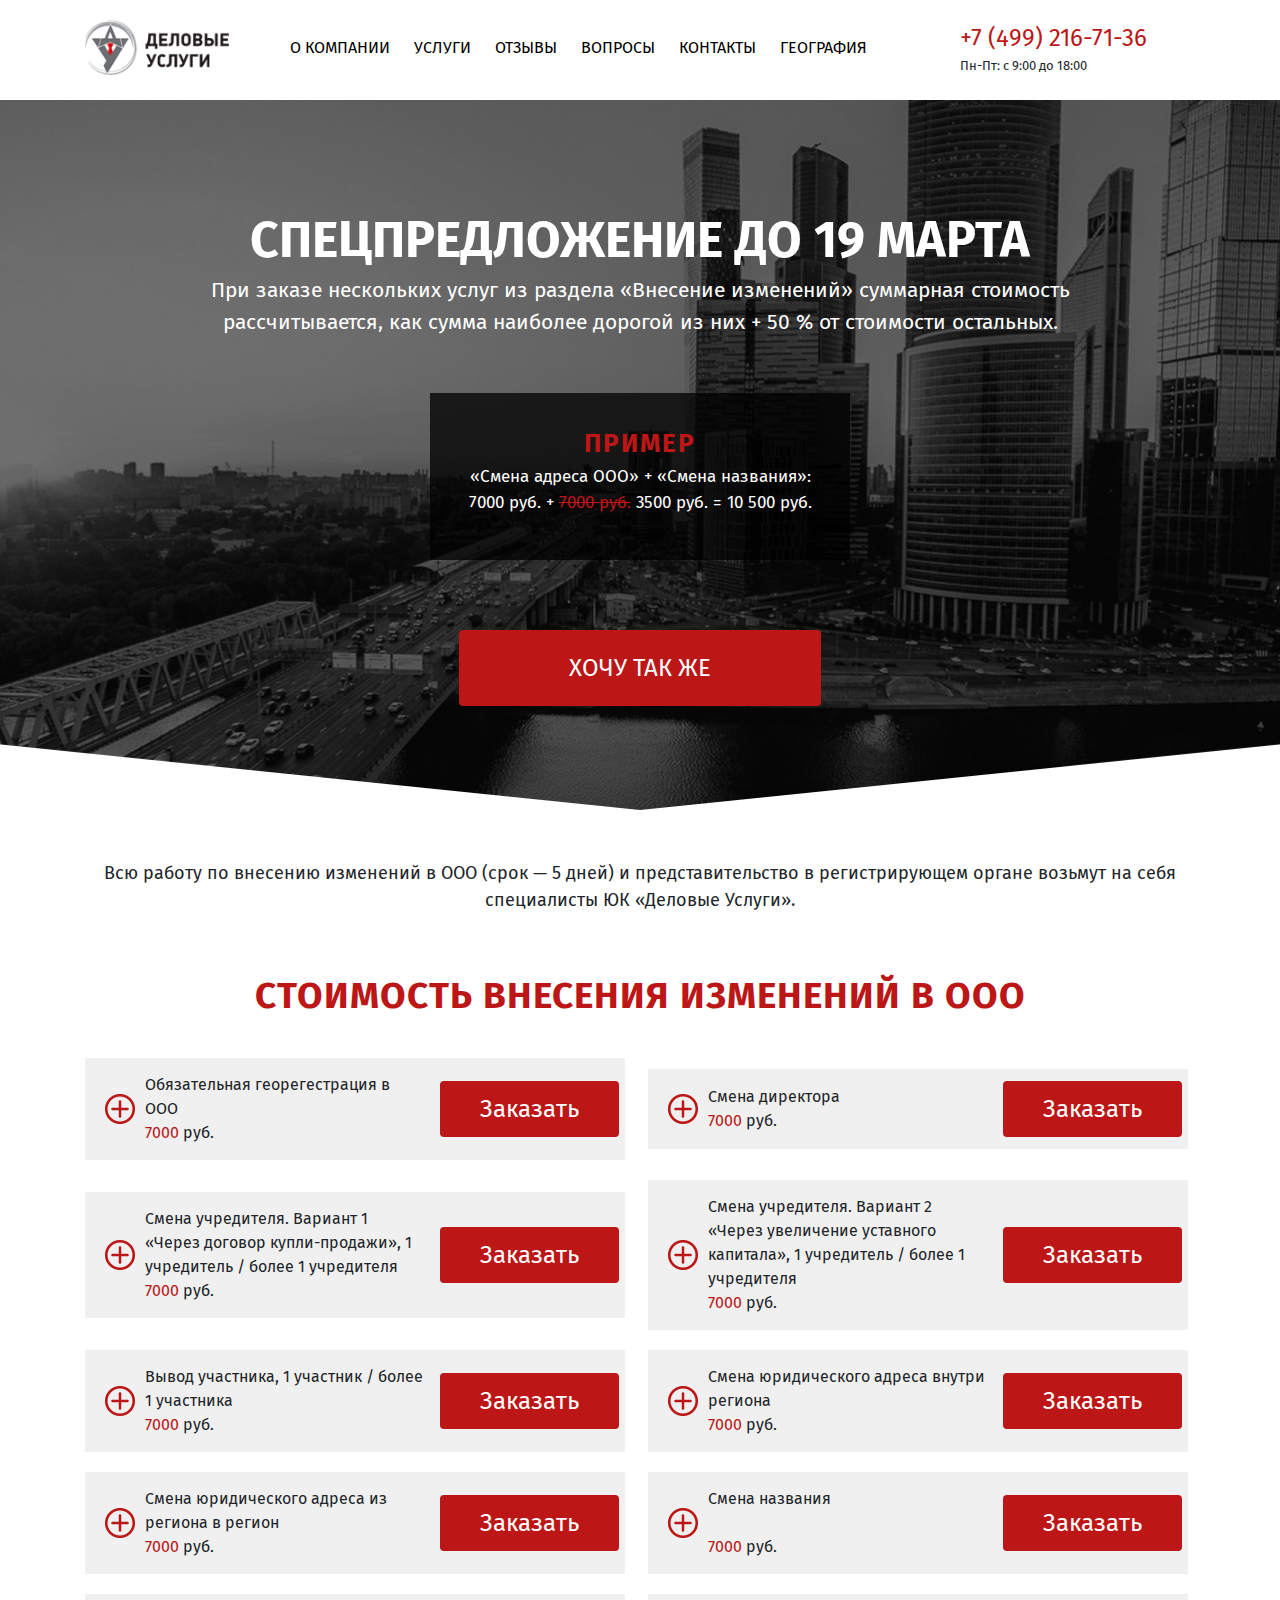
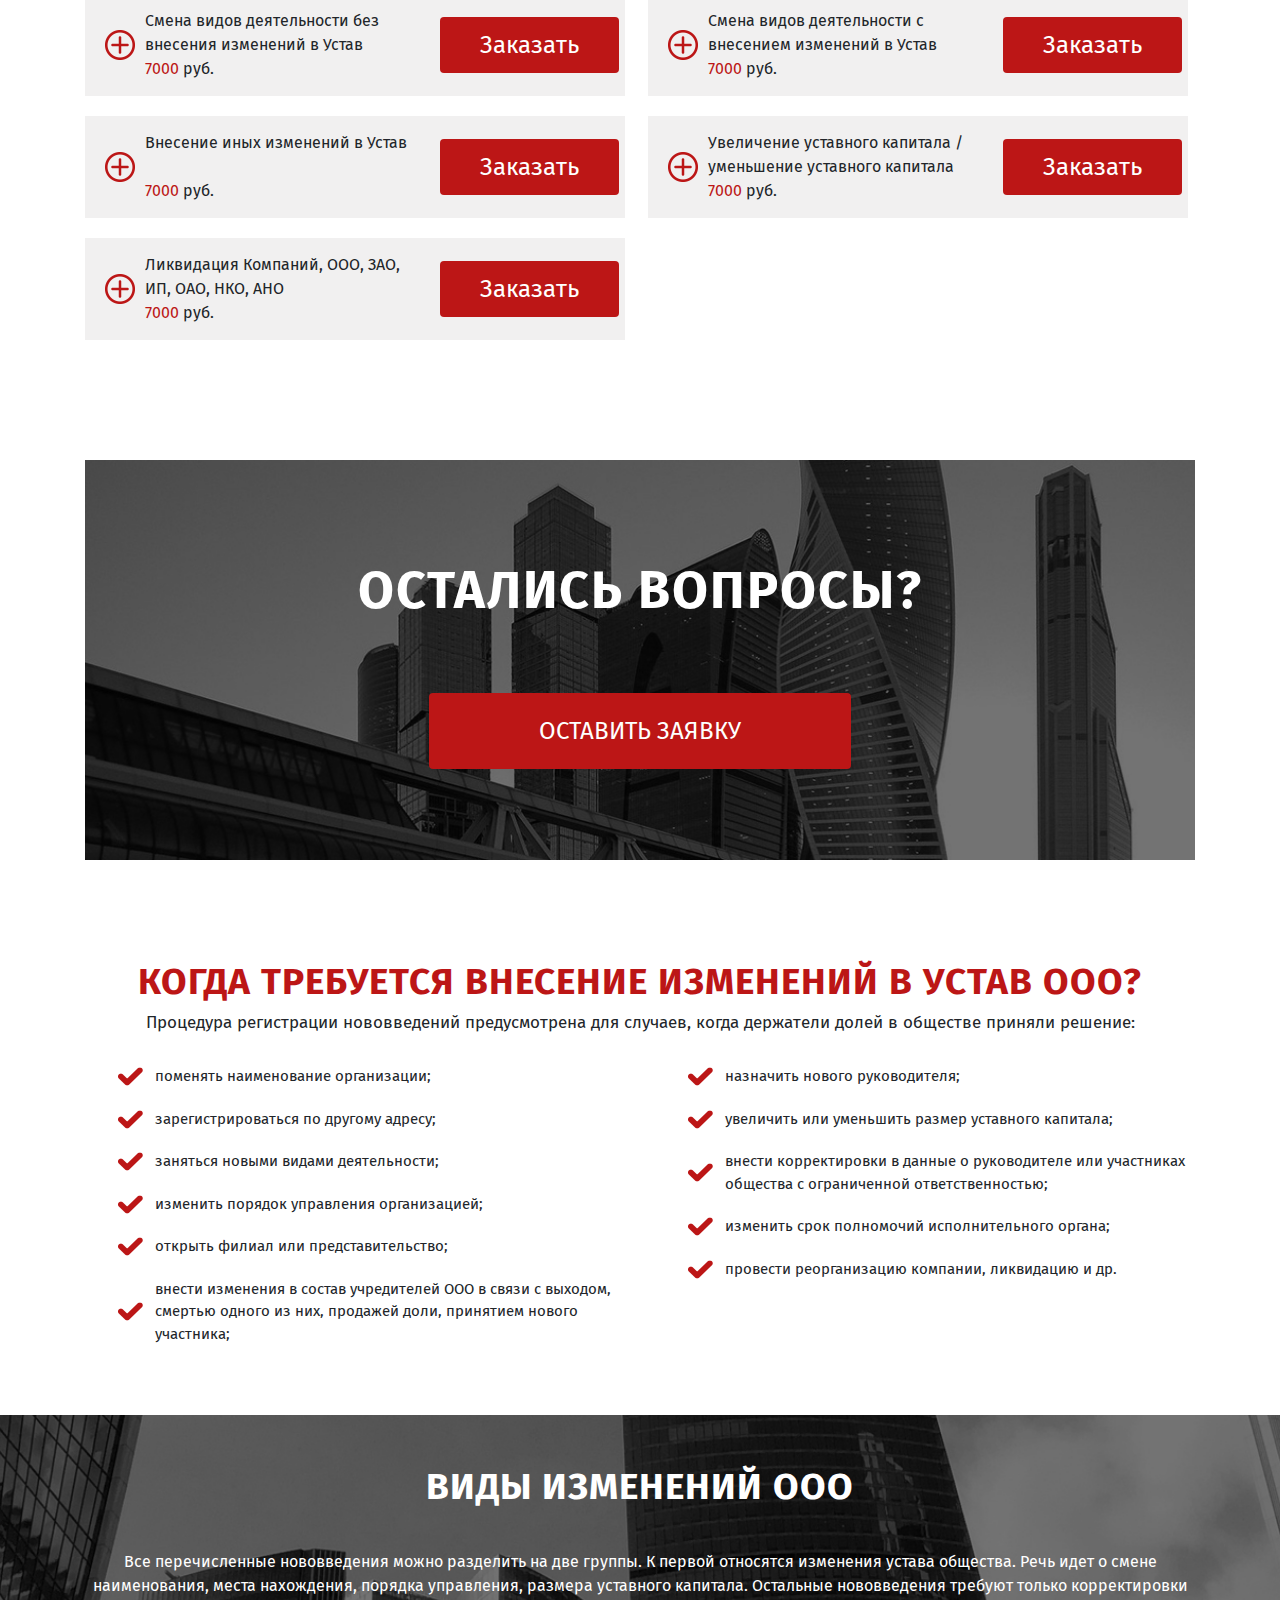
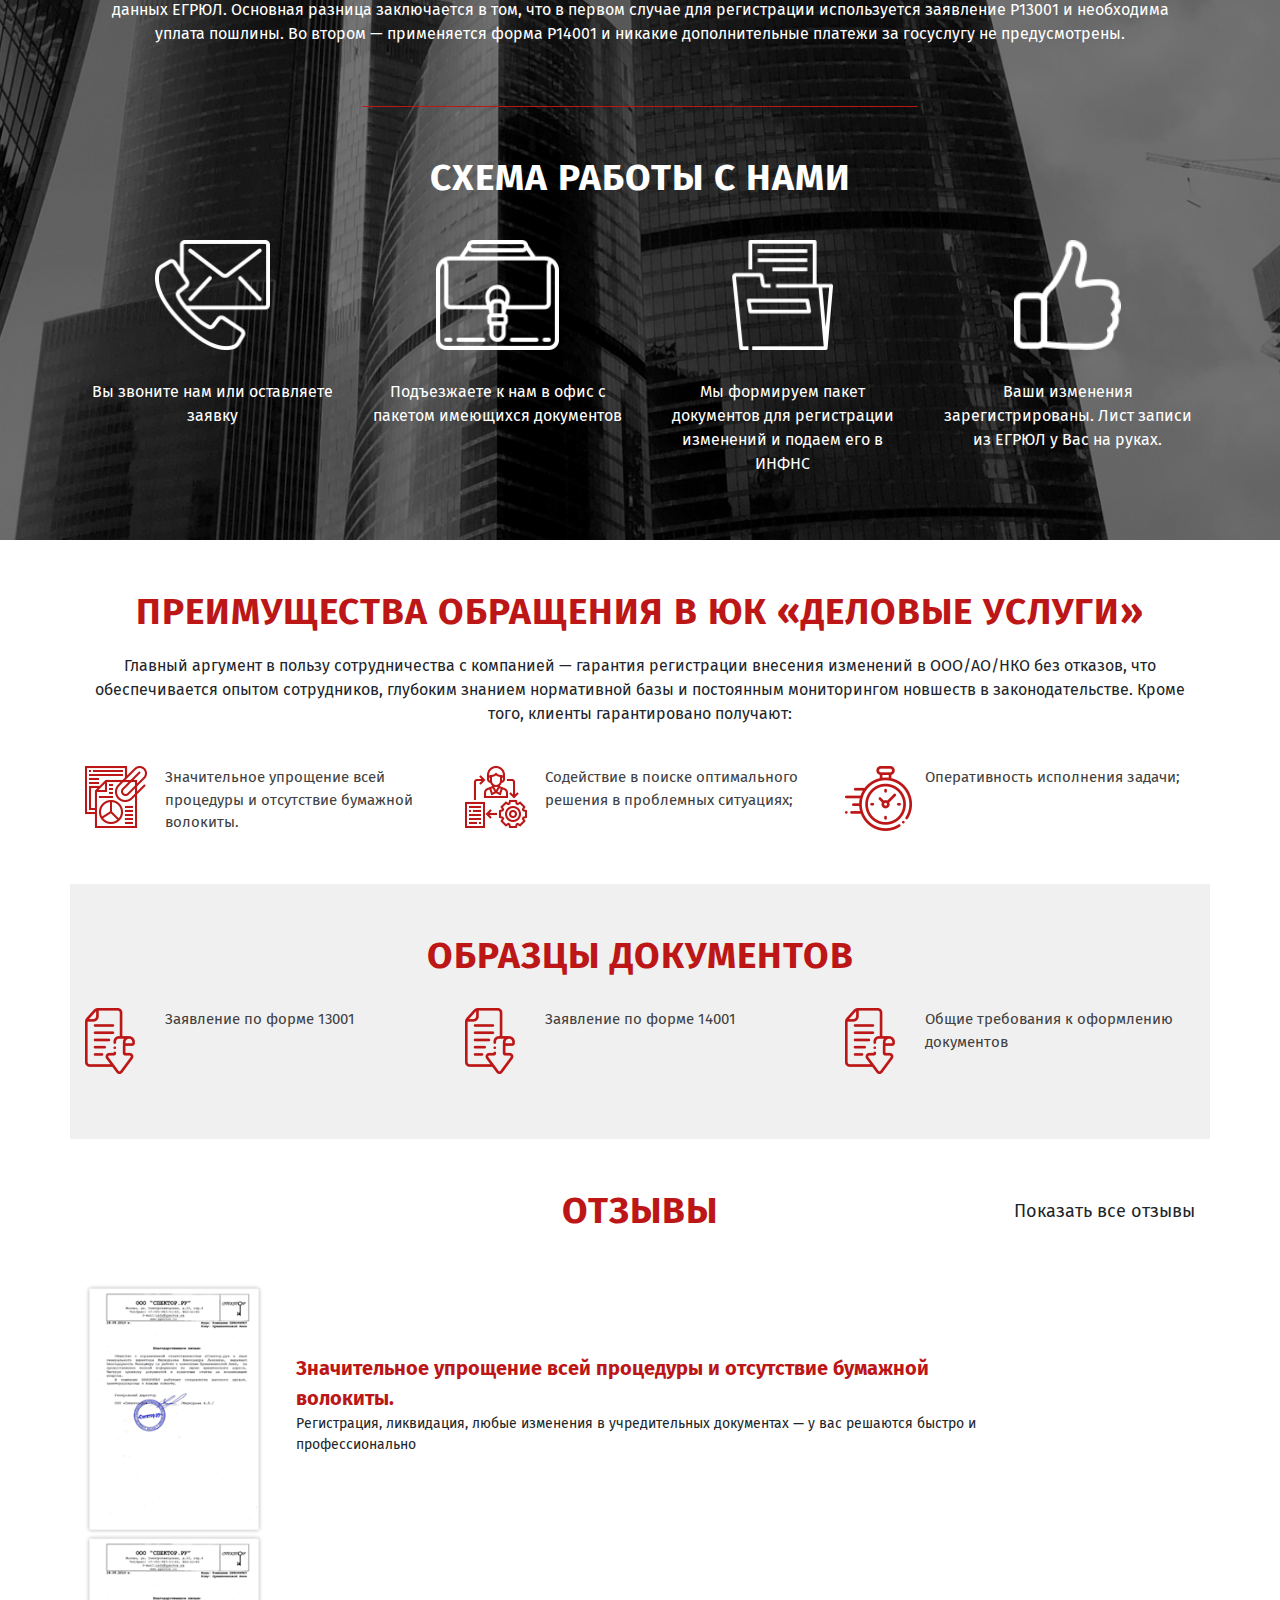
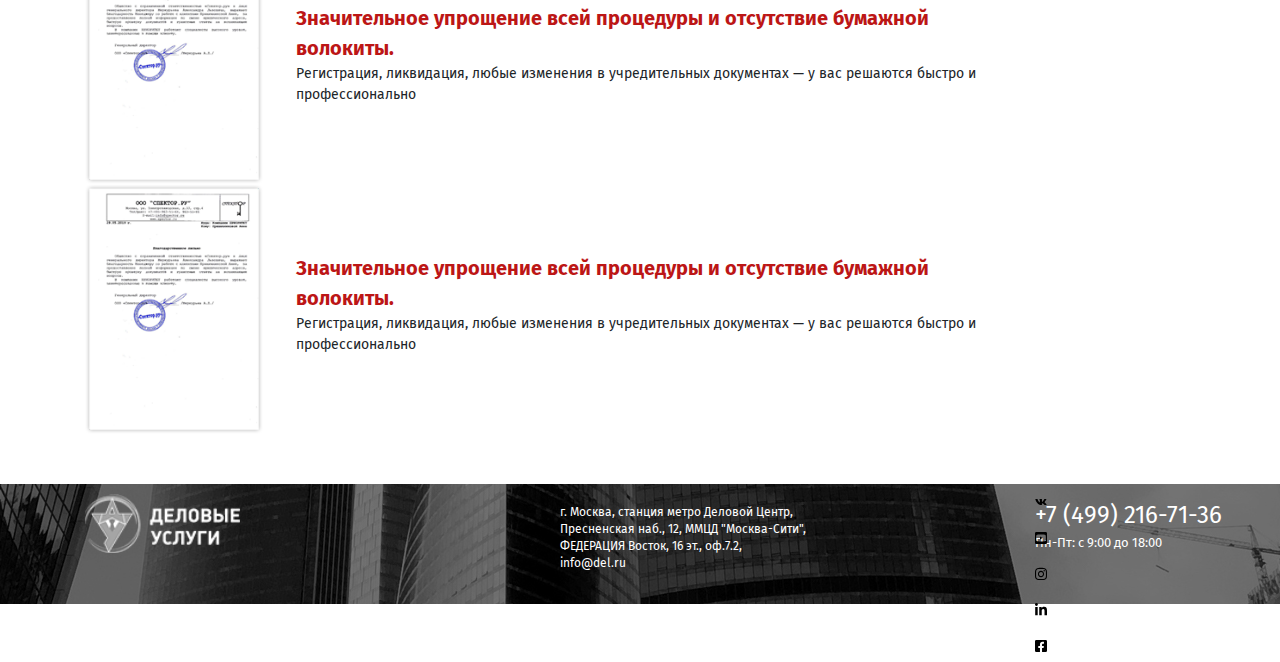
==== commit f13759e1: "final version" ====
--- a/urservices/index.html
+++ b/urservices/index.html
@@ -17,7 +17,9 @@
 	<title>Деловые услуги</title>
 </head>
 <body>
-
+	<!-- <div class="arrow">
+		<svg viewBox="4 0 24 32" width="24" height="32" x="144" y="192" xmlns="http://www.w3.org/2000/svg"><path d="M14 24a1 1 0 0 1-.73-1.68l5.62-6a.48.48 0 0 0 0-.62l-5.62-6a1 1 0 0 1 1.46-1.36l5.62 6a2.46 2.46 0 0 1 0 3.34l-5.62 6A1 1 0 0 1 14 24z" fill="#767676" data-name="Arrow Right"/></svg>
+	</div> -->
 	<div class="header header-lg">
 		<div class="container header-lg">
 			<div class="row">
@@ -62,6 +64,11 @@
 	</div>
 
 	<div class="header header-md">
+		<div class="menu">
+			<button class="menu-btn"><svg viewBox="4 0 24 32" width="24" height="32" x="168" y="160" xmlns="http://www.w3.org/2000/svg"><path d="M23 17H9a1 1 0 0 1 0-2h14a1 1 0 0 1 0 2zm-4.67-5H9a1 1 0 0 1 0-2h9.33a1 1 0 0 1 0 2zm2.8 10H9a1 1 0 0 1 0-2h12.13a1 1 0 0 1 0 2z" fill="#767676"/></svg></button>
+			<button class="menu-btn2"><svg viewBox="4 0 24 32" width="24" height="32" x="168" y="160" xmlns="http://www.w3.org/2000/svg"><path d="M23 17H9a1 1 0 0 1 0-2h14a1 1 0 0 1 0 2zm-4.67-5H9a1 1 0 0 1 0-2h9.33a1 1 0 0 1 0 2zm2.8 10H9a1 1 0 0 1 0-2h12.13a1 1 0 0 1 0 2z" fill="#767676"/></svg></button>
+			<span>Меню</span>
+		</div>
 		<div class="container">
 			<div class="header-md-wrap">
 				<div class="header-md-logo">
@@ -104,6 +111,17 @@
 			</div>
 		</div>
 	</div>
+
+<div class="menu-nav">
+	<ul>
+		<li class="menu-nav-item"><a class="menu-nav-link" href="">О компании</a></li>
+		<li class="menu-nav-item"><a class="menu-nav-link" href="">Услуги</a></li>
+		<li class="menu-nav-item"><a class="menu-nav-link" href="">Отзывы</a></li>
+		<li class="menu-nav-item"><a class="menu-nav-link" href="">Вопросы</a></li>
+		<li class="menu-nav-item"><a class="menu-nav-link" href="">Контакты</a></li>
+		<li class="menu-nav-item"><a class="menu-nav-link" href="">География</a></li>
+	</ul>
+</div>
 
 	<div class="main">
 		<div class="container">
@@ -354,21 +372,21 @@
 	<footer class="footer">
 		<div class="container">
 			<div class="row footer-row">
-				<div class="col-lg-2">
+				<div class="col-xl-2 col-lg-3 col-md-4 col-sm-4 col-12">
 					<div class="footer-logo">
-						<img src="img/logo-crop.png" alt="">
-						<p class="footer-td-text">Деловые<br>услуги</p>
+						<img src="img/logo-light.png" alt="">
+						<!-- <p class="footer-td-text">Деловые<br>услуги</p> -->
 					</div>
 				</div>
 				<!-- <div class="col-lg-3">
 				</div> -->
-				<div class="col-lg-3 offset-lg-3">
+				<div class="col-xl-3 col-lg-3 offset-xl-3 offset-lg-2 col-md-4 col-sm-4">
 					<div class="footer-adress">
 						<p>г. Москва, станция метро Деловой Центр, Пресненская наб., 12, ММЦД "Москва-Сити", ФЕДЕРАЦИЯ Восток, 16 эт., оф.7.2,<br>info@del.ru</p>
 					</div>
 				</div>
-				<div class="col-lg-1"></div>
-				<div class="col-lg-3 footer-contacts">
+				<div class="col-xl-1 ofs"></div>
+				<div class="col-xl-3 col-lg-4 col-md-4 col-sm-4 footer-contacts">
 					<span><a href="#" class="header-contacts-phone">+7 (499) 216-71-36</a>
 					<br>Пн-Пт: с 9:00 до 18:00</span>
 					<div class="footer-icon">
@@ -393,6 +411,17 @@
 
 	<script>
 		$(document).ready(function(){
+			$('.menu-btn').on('click', function(event) {
+				// $('.menu-nav').slideToggle();
+				$('.menu-nav').fadeIn('fast');
+				$(this).hide();
+				$('.menu-btn2').show();
+			});
+			$('.menu-btn2').on('click', function(event) {
+				$('.menu-nav').fadeOut('fast');
+				$(this).hide();
+				$('.menu-btn').show();
+			});
 			$('img.img-svg').each(function(){
 			var $img = $(this);
 			var imgClass = $img.attr('class');
@@ -408,7 +437,7 @@
 				}
 				$img.replaceWith($svg);
 			}, 'xml');
-		}),
+			});
 	  		$('.feedback-slider').slick({
 	  			prevArrow: '<button type="button" class="feedback-slider-btn feedback-slider-btn-prev"><img src="img/prev.png" alt=""></button>',
 				nextArrow: '<button type="button" class="feedback-slider-btn feedback-slider-btn-next"><img src="img/next.png" alt=""></button>'
--- a/urservices/css/style.css
+++ b/urservices/css/style.css
@@ -272,7 +272,7 @@
 .kind-block-2:before {
   position: absolute;
   content: "";
-  width: 35rem;
+  width: 50%;
   height: 1px;
   background-color: #bc1616;
   -webkit-transform: translateX(-50%) translateY(-5000%);
@@ -392,18 +392,6 @@
 .footer-logo img {
   height: 5.9rem;
 }
-.footer-logo p {
-  padding-top: 1.3rem;
-  padding-left: 0.8rem;
-  display: inline-block;
-  color: #fff;
-  font-size: 1.9rem;
-  line-height: 2.5rem;
-  vertical-align: middle;
-  text-transform: uppercase;
-  letter-spacing: -0.3px;
-  opacity: 0.95;
-}
 .footer-icon {
   height: 100%;
   text-align: center;
@@ -447,7 +435,57 @@
 .img-svg {
   fill: #fff;
 }
+.menu-nav {
+  width: 100%;
+  height: 100%;
+  background-color: #f6f6f6;
+  position: fixed;
+  top: 7rem;
+  left: 0;
+  z-index: 999;
+  display: none;
+}
+.menu-nav ul {
+  list-style-type: none;
+  padding: 0;
+  margin: 0;
+}
+.menu-nav ul li {
+  background-color: #fff;
+  border-bottom: 1px solid #d7d7d7;
+  padding: 2.5rem 0;
+  position: relative;
+}
+.menu-nav-item a {
+  font-size: 1.6rem;
+  padding-left: 1.5rem;
+  color: #444;
+  text-transform: uppercase;
+}
+.menu-nav-item a:after {
+  content: '';
+  background: #ffffff url(../img/arrow.svg) center no-repeat;
+  height: 2rem;
+  width: 2rem;
+  display: inline-block;
+  position: absolute;
+  top: 50%;
+  -webkit-transform: translateY(-50%);
+          transform: translateY(-50%);
+  right: 3%;
+}
+.menu-btn,
+.menu-btn2 {
+  border: none;
+  background-color: transparent;
+}
+.menu-btn2 {
+  display: none;
+}
 @media (max-width: 1199px) {
+  .menu {
+    display: none;
+  }
   .section-header {
     font-size: 3.3rem;
   }
@@ -483,6 +521,18 @@
   }
   .features-block {
     padding-left: 1rem;
+  }
+  .ofs {
+    display: none;
+  }
+  .footer-logo {
+    padding-top: 2rem;
+  }
+  .footer-contacts {
+    padding-left: 10rem;
+  }
+  .changes ul {
+    width: 42rem;
   }
 }
 @media (max-width: 991px) {
@@ -538,8 +588,45 @@
   .features-block p {
     font-size: 1.3rem;
   }
+  .footer-logo {
+    padding-top: 2rem;
+  }
+  .footer-contacts {
+    padding-left: 5rem;
+  }
 }
 @media (max-width: 767px) {
+  .menu {
+    top: 0;
+    display: -webkit-inline-box;
+    display: -ms-inline-flexbox;
+    display: inline-flex;
+    -webkit-box-align: center;
+        -ms-flex-align: center;
+            align-items: center;
+    position: absolute;
+    height: 100%;
+  }
+  .menu span {
+    font-size: 1.6rem;
+    margin-left: 0.5rem;
+  }
+  .header-md {
+    position: fixed;
+    top: 0;
+    width: 100%;
+    overflow: hidden;
+    background: #fff;
+    min-height: 7rem;
+    margin: 0;
+    padding-top: 1rem;
+    -webkit-box-shadow: 0 2px 4px rgba(241, 241, 241, 0.5);
+            box-shadow: 0 2px 4px rgba(241, 241, 241, 0.5);
+    z-index: 9999;
+  }
+  .header-md-nav {
+    display: none;
+  }
   .section-header {
     font-size: 2.7rem;
   }
@@ -593,8 +680,23 @@
   .feedback-slider-element > img {
     height: 20rem;
   }
+  .footer img {
+    height: 5rem;
+  }
+  .footer-logo {
+    padding-top: 3rem;
+  }
+  .footer-contacts {
+    padding-left: 0;
+  }
 }
 @media (max-width: 576px) {
+  .menu span {
+    font-size: 1.2rem;
+  }
+  .header-md-logo img {
+    height: 4rem;
+  }
   .feedback-slider-btn-next {
     right: 0;
     background-color: transparent;
@@ -616,8 +718,56 @@
   .feedback-slider-element > img {
     height: 17rem;
   }
+  .footer .row {
+    height: auto;
+  }
+  .footer img {
+    height: 5rem;
+  }
+  .footer-logo {
+    padding-top: 3rem;
+    text-align: center;
+    margin: 0 auto;
+  }
+  .footer-adress {
+    max-width: 40%;
+    margin: 0 auto;
+    text-align: center;
+  }
+  .footer-contacts {
+    text-align: center;
+    padding-left: 0;
+    display: block;
+    width: auto;
+    margin: 0 auto;
+  }
+  .footer-icon {
+    height: auto;
+    padding-top: 0;
+    text-align: center;
+    margin-left: 3rem;
+  }
 }
 @media (max-width: 470px) {
+  .menu span {
+    display: none;
+  }
+  .menu-nav {
+    top: 6rem;
+  }
+  .header-contacts {
+    font-size: 1rem;
+  }
+  .header-contacts a {
+    font-size: 1.7rem;
+  }
+  .header-md {
+    min-height: 6rem;
+  }
+  .header-md-contacts {
+    padding-top: 0.5rem;
+    vertical-align: middle;
+  }
   .section-header {
     font-size: 2.7rem;
   }
@@ -680,8 +830,14 @@
   .feedback .section-header2 {
     font-size: 0.8rem;
   }
+  .menu-nav-item a {
+    font-size: 1.3rem;
+  }
 }
 @media (max-width: 357px) {
+  .main-content h1 {
+    font-size: 2.5rem;
+  }
   .section-header {
     font-size: 2.3rem;
   }
@@ -722,3 +878,15 @@
     height: 10rem;
   }
 }
+@media (max-width: 300px) {
+  .header-contacts {
+    font-size: 0.8rem;
+    margin-left: 0.5rem;
+  }
+  .header-contacts a {
+    font-size: 1.5rem;
+  }
+  .header-md img {
+    height: 3rem;
+  }
+}
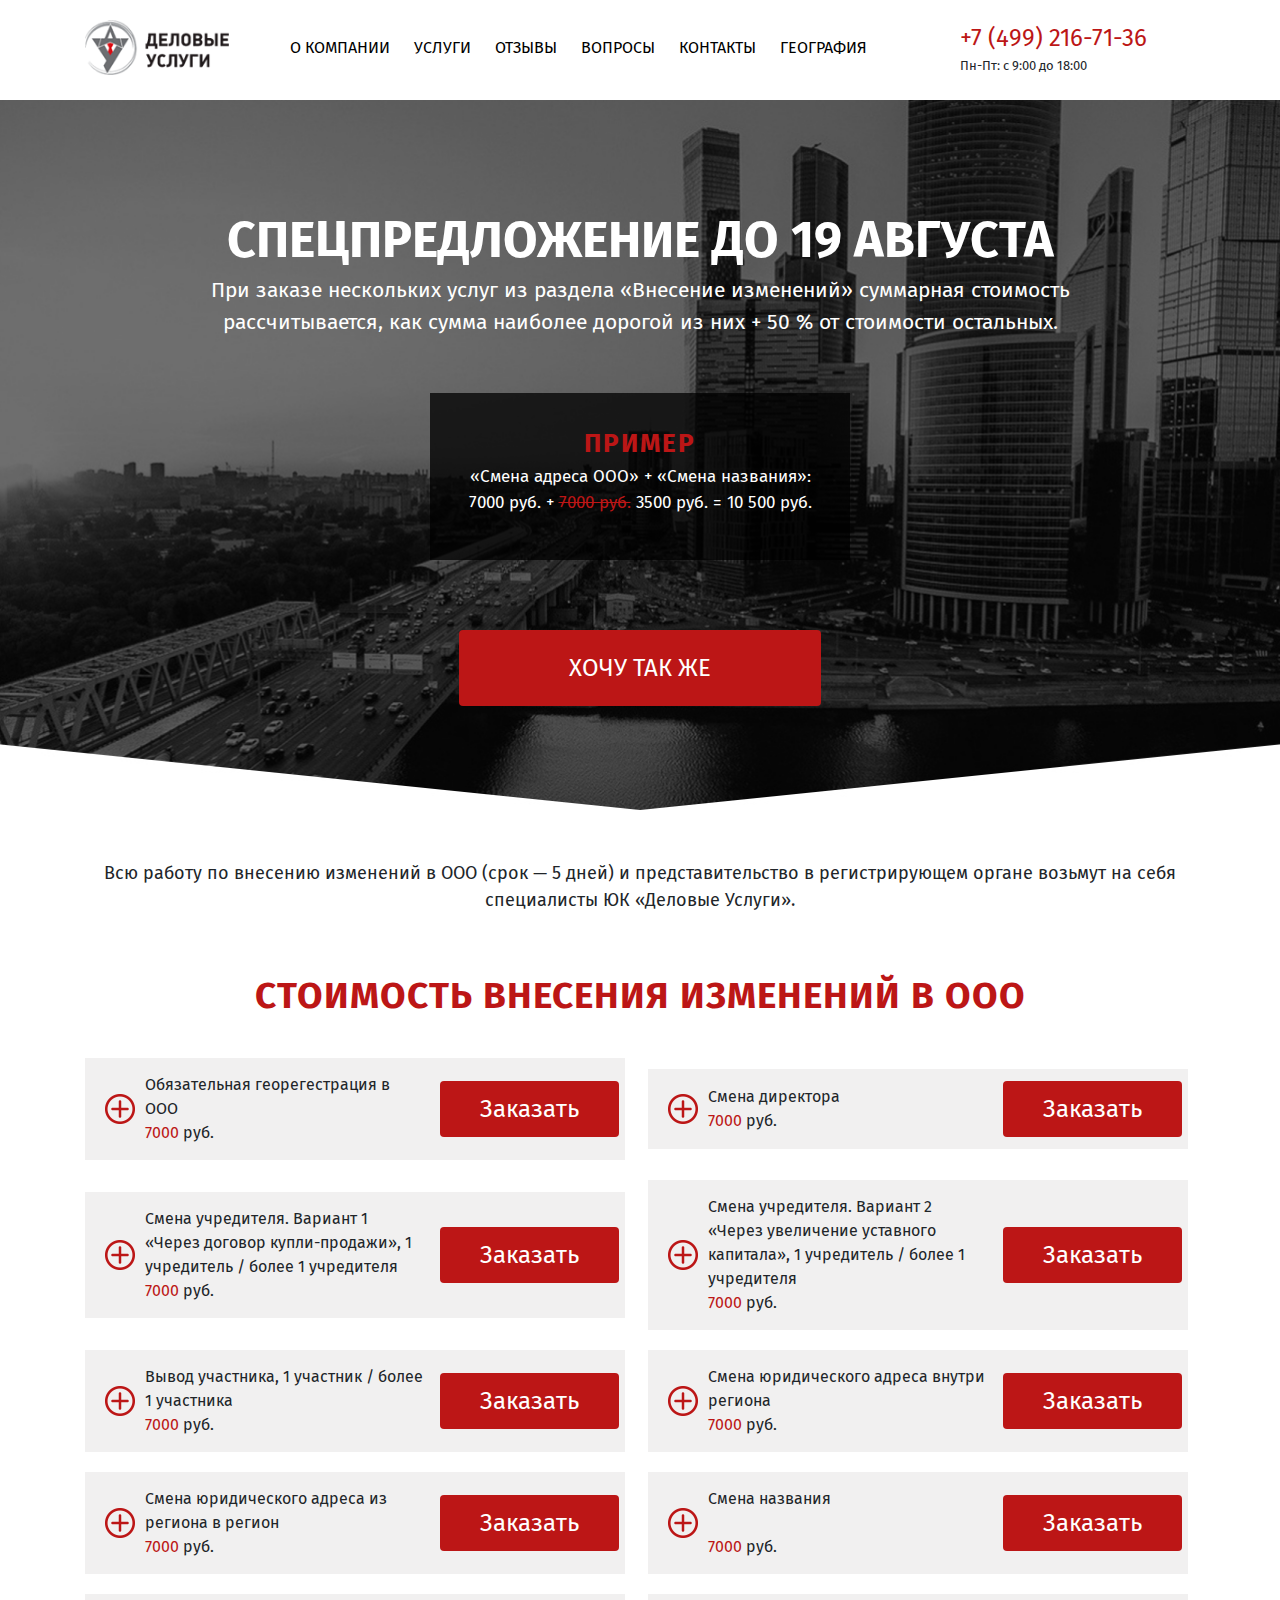
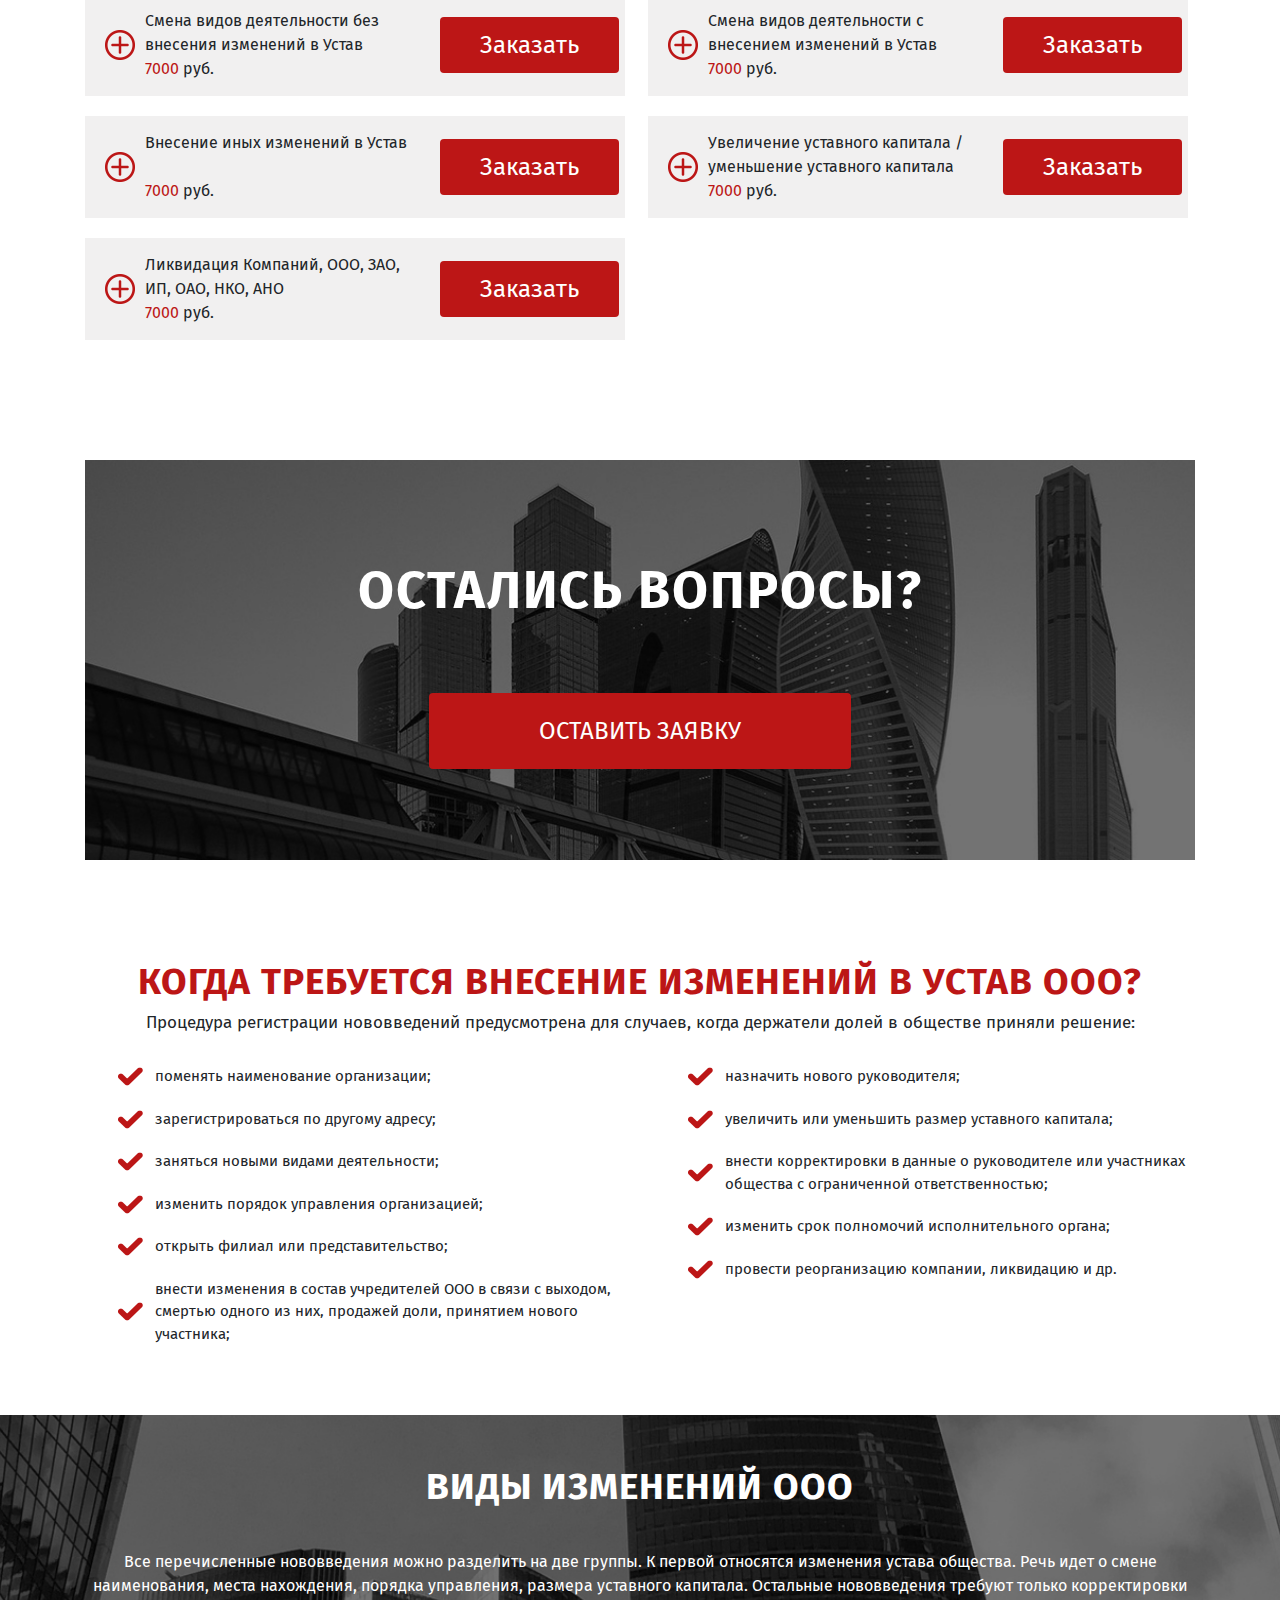
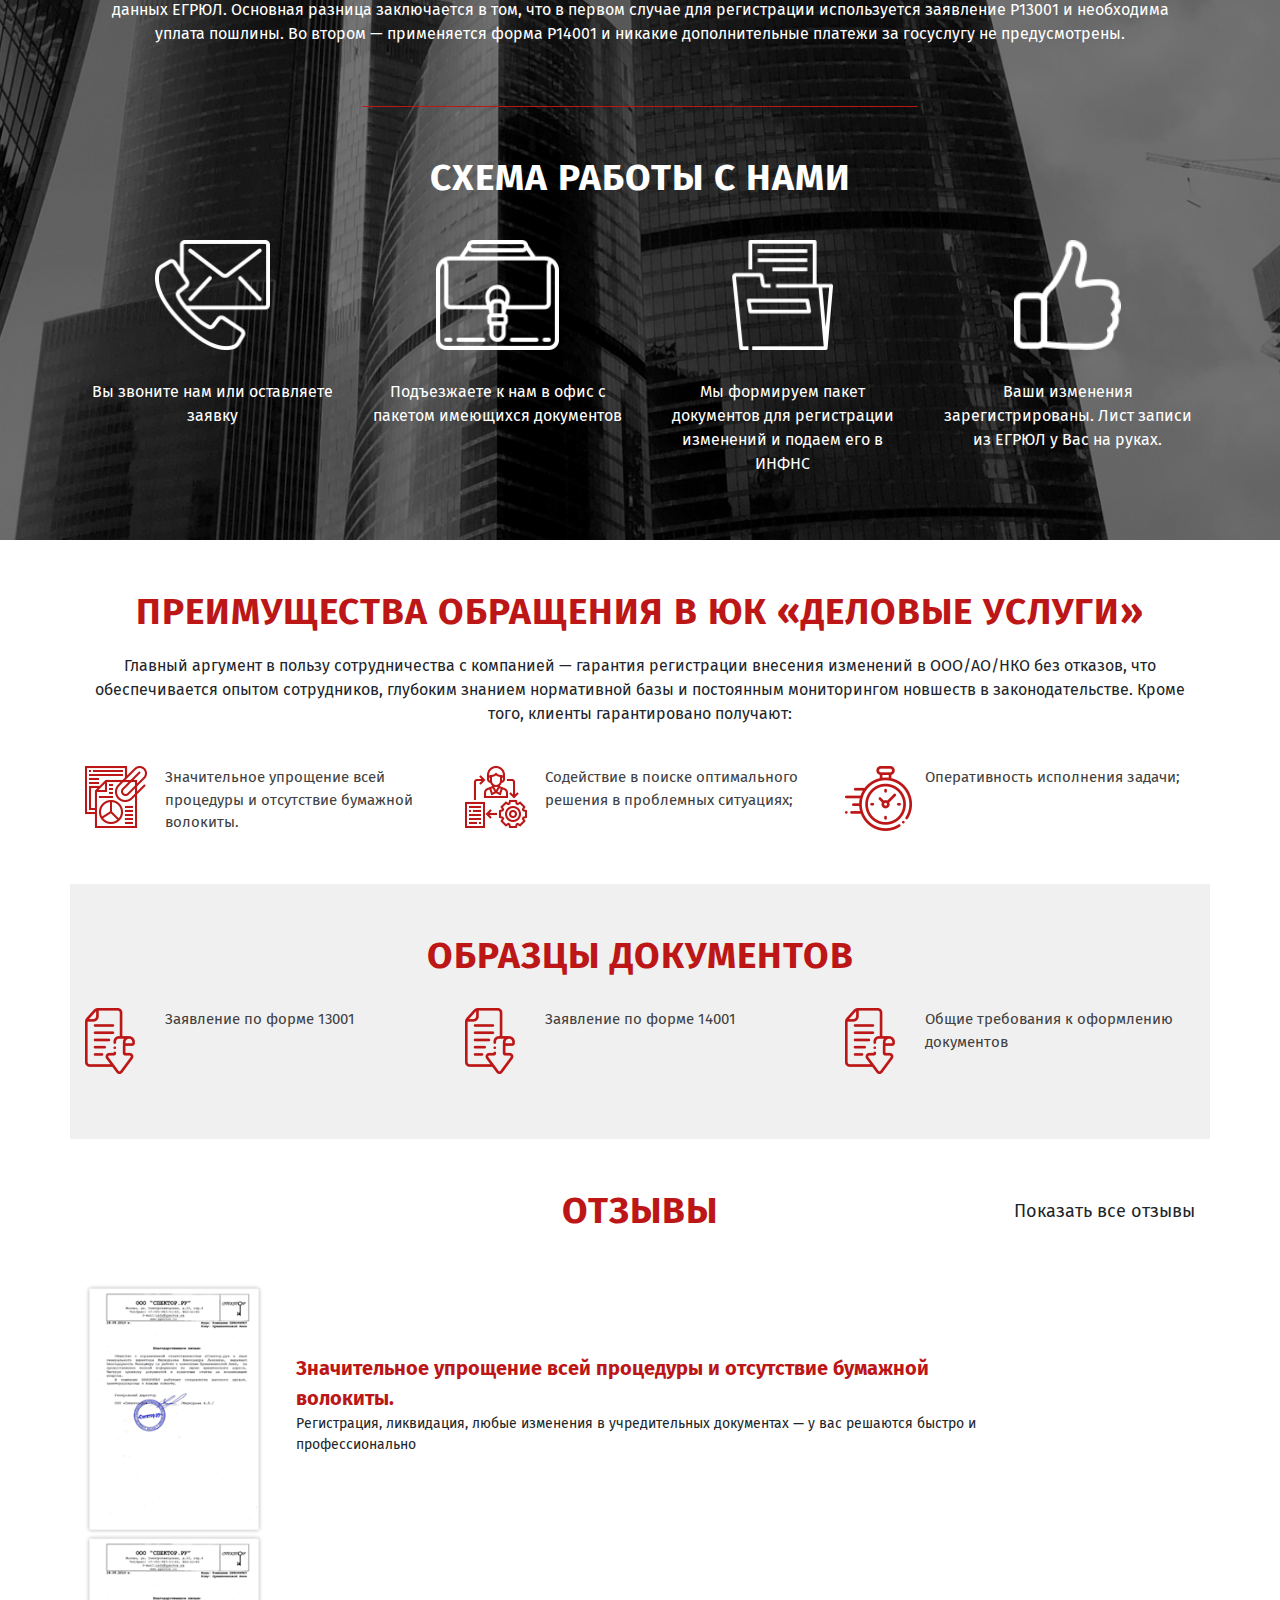
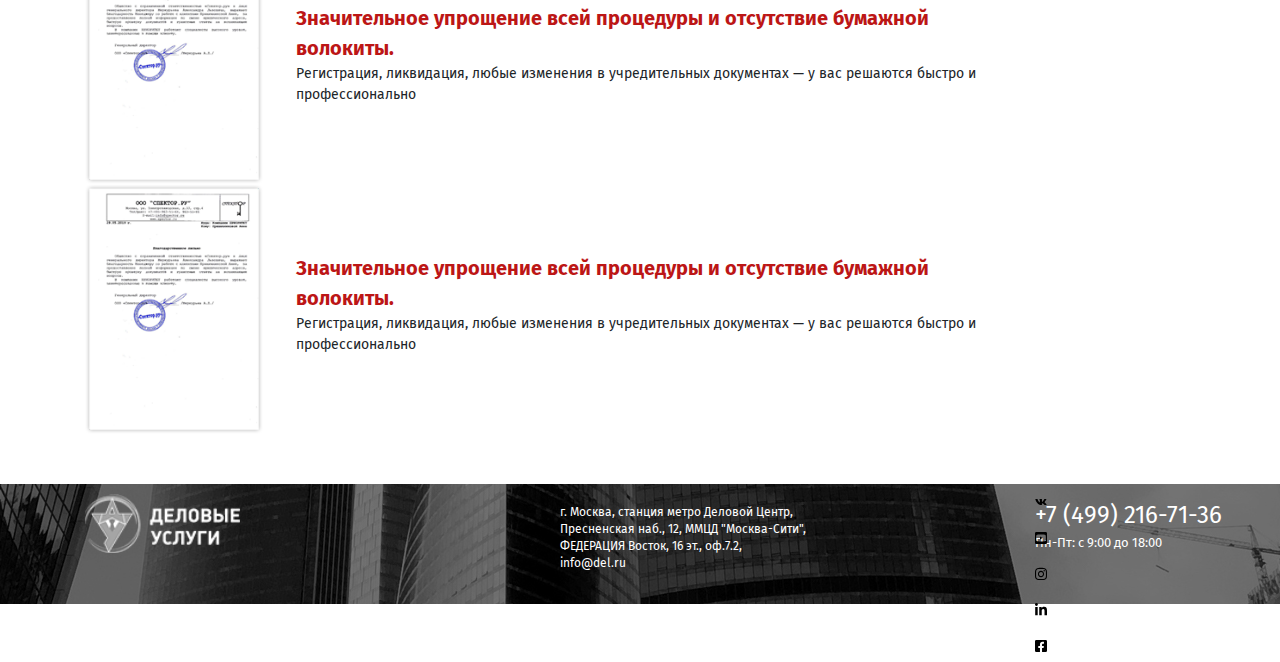
==== commit 16bf7cf5: "Update index.html" ====
--- a/urservices/index.html
+++ b/urservices/index.html
@@ -1,7 +1,6 @@
 <!doctype html>
 <html lang="en">
 <head>
-	<!-- Required meta tags -->
 	<meta charset="utf-8">
 	<meta http-equiv="X-UA-Compatible" content="IE=edge">
 	<meta name="viewport" content="width=device-width, initial-scale=1, shrink-to-fit=no">
@@ -127,7 +126,7 @@
 		<div class="container">
 			<div class="main-menu">
 				<div class="main-content">
-					<h1 class="main-content-header"> Спецпредложение до 19 марта</h1>
+					<h1 class="main-content-header"> Спецпредложение до 19 августа</h1>
 					<p class="main-content-text">При заказе нескольких услуг из раздела «Внесение изменений» суммарная стоимость<br> рассчитывается, как сумма наиболее дорогой из них + 50 % от стоимости остальных.</p>
 					<div class="main-content-example">
 						<h3>Пример</h3>
@@ -445,4 +444,4 @@
 		});
 	</script>
 </body>
-</html>+</html>
